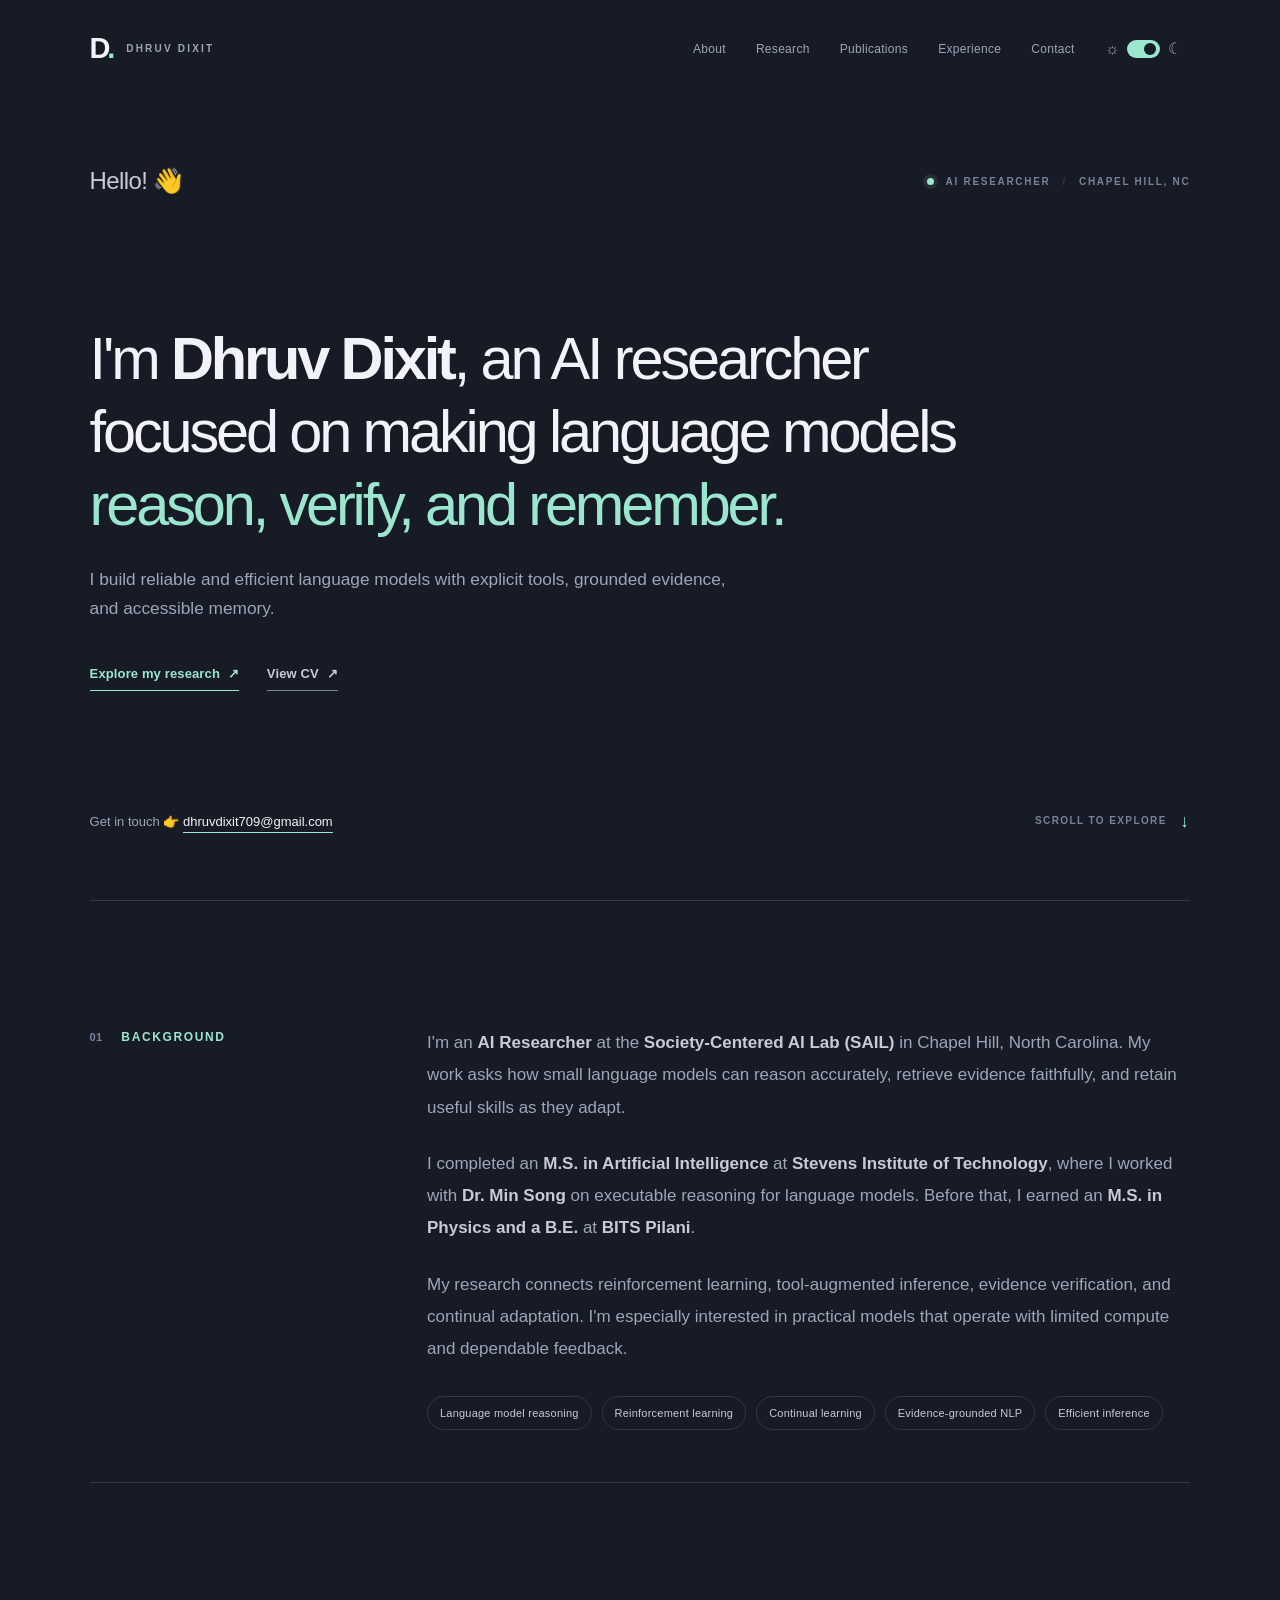
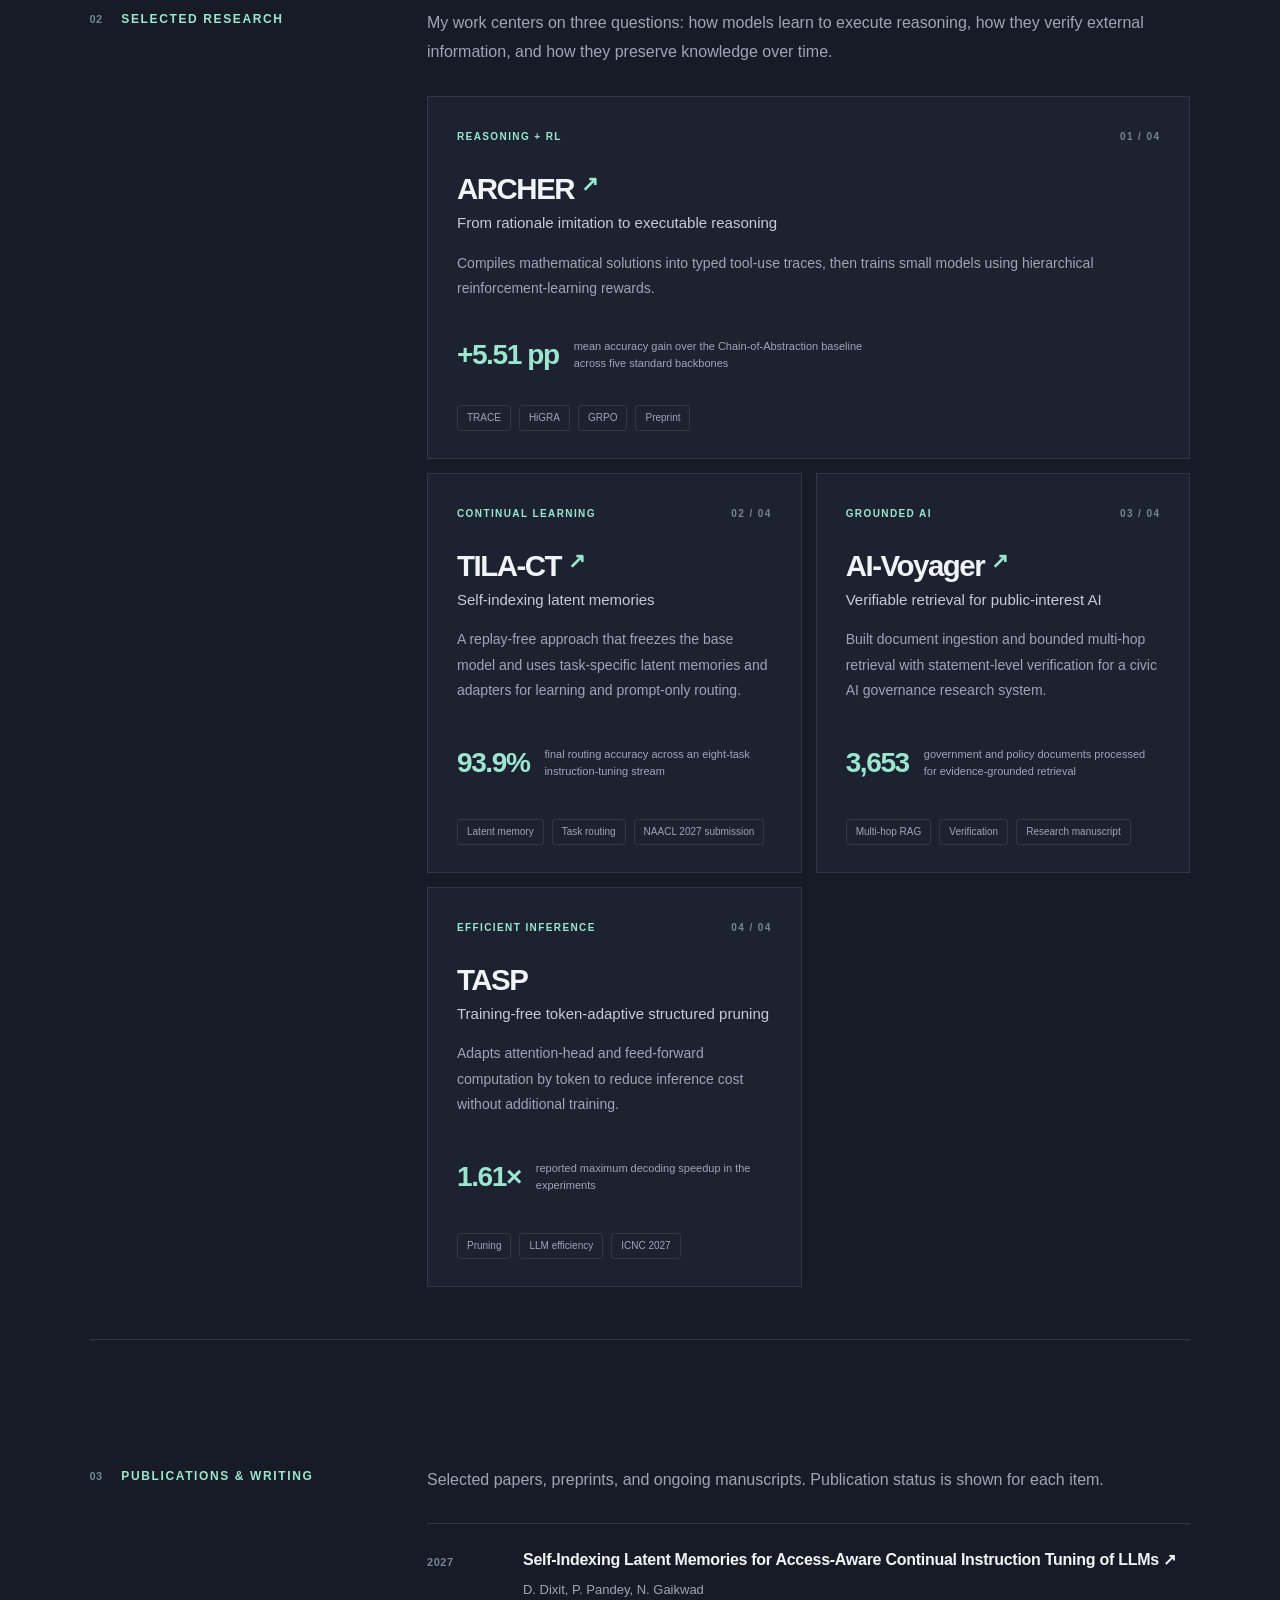
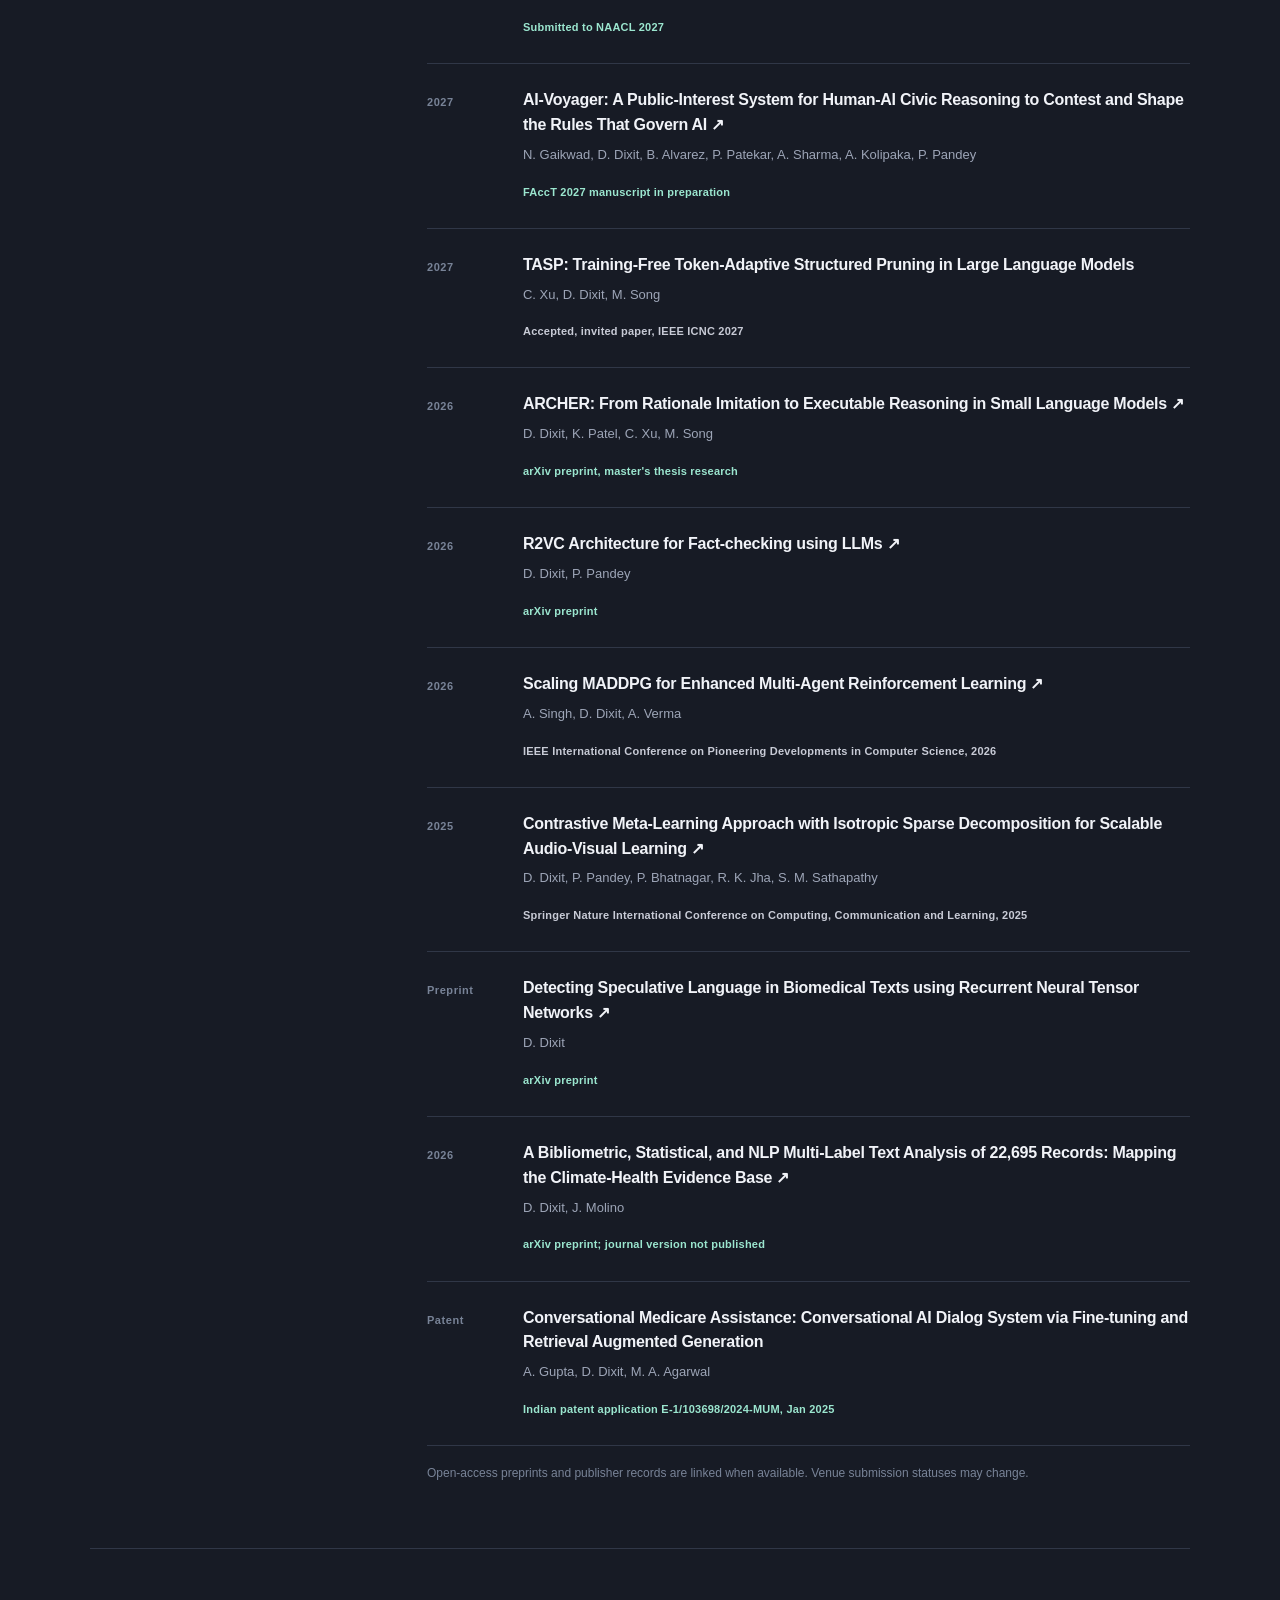
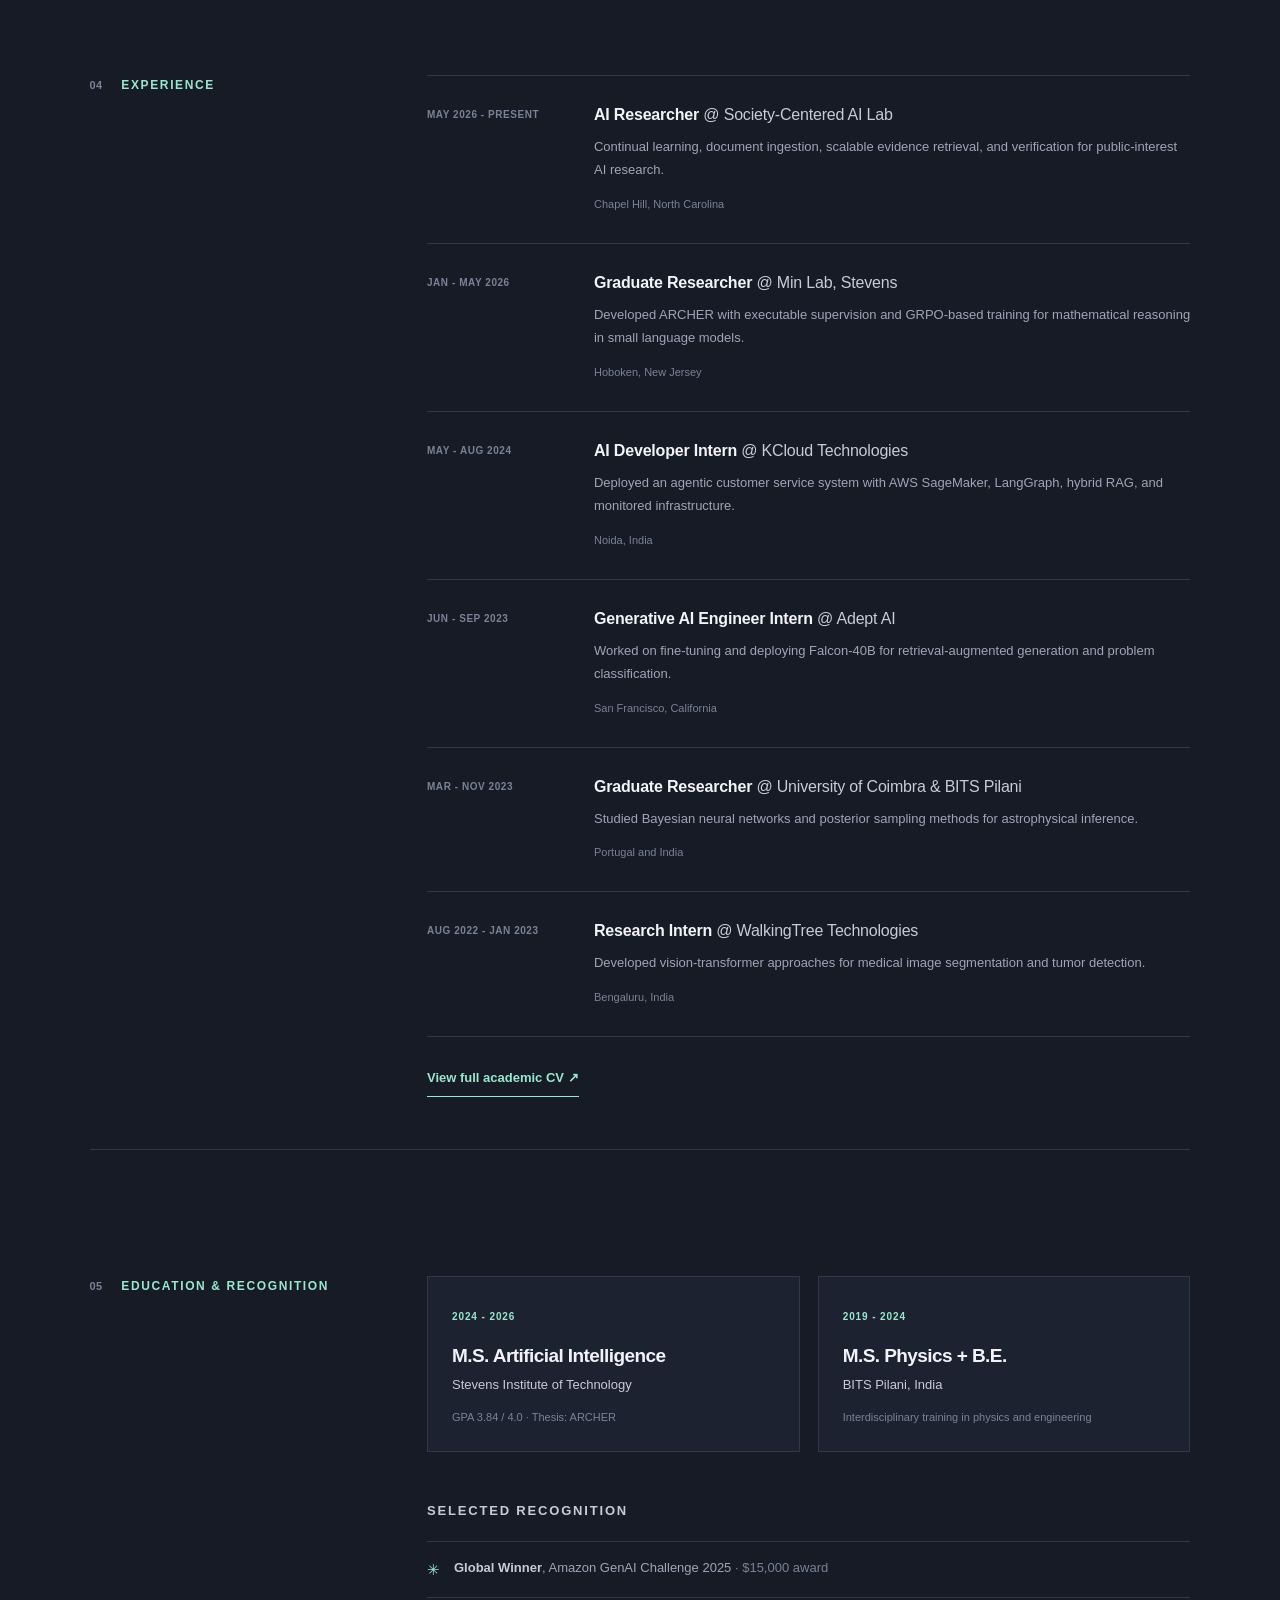
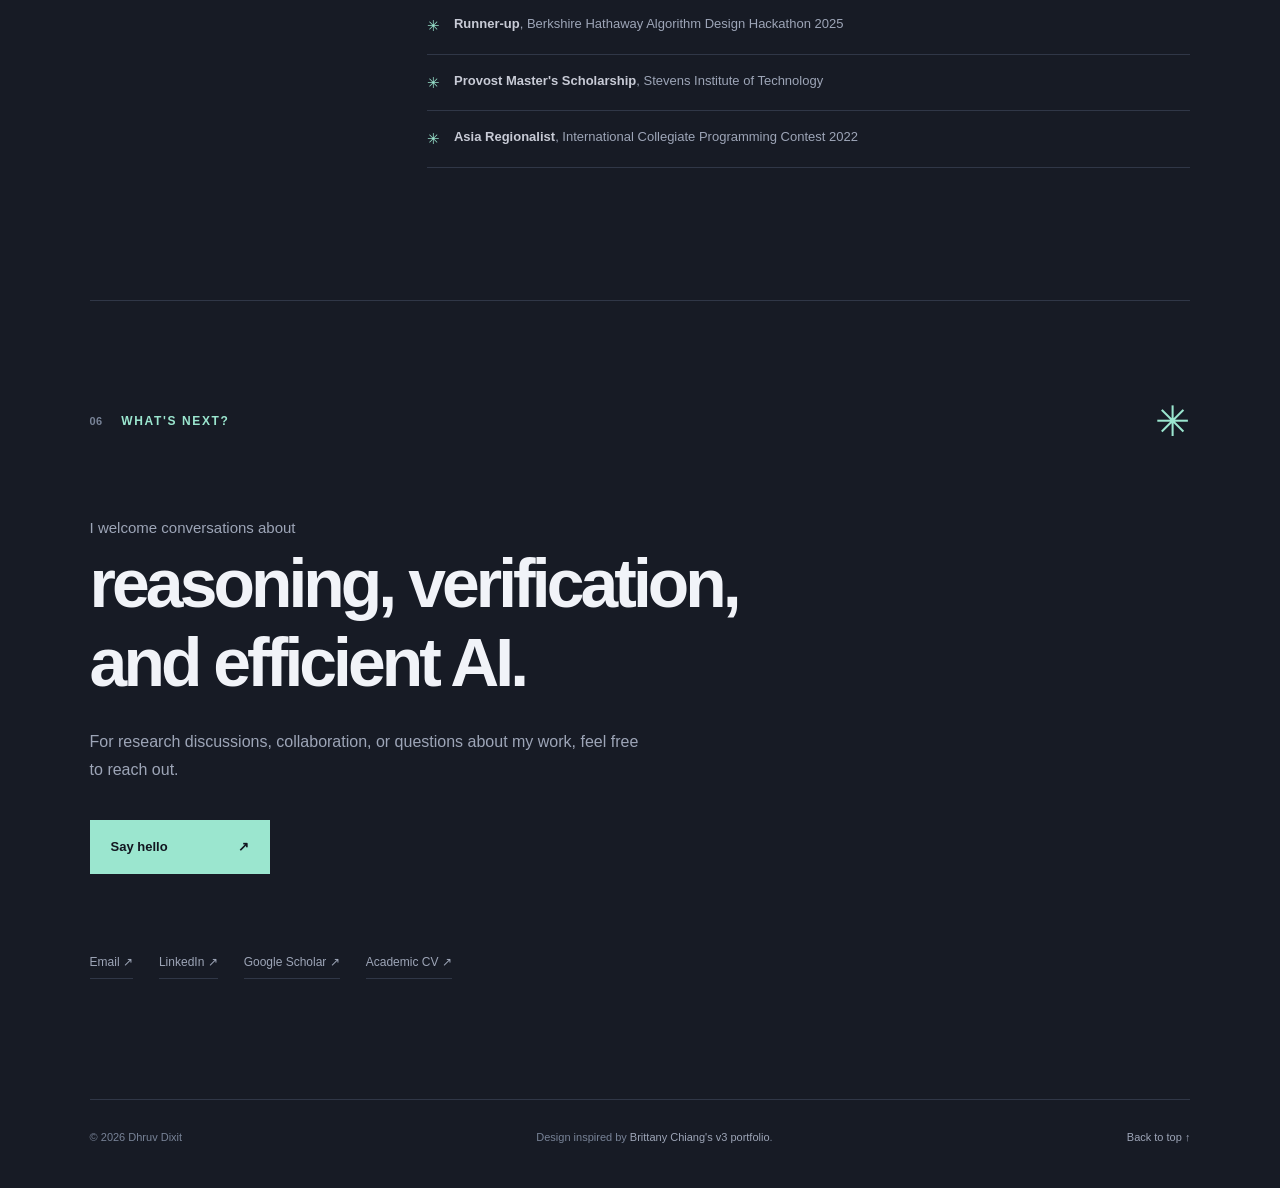
==== index.html @ 9adf03a1 "Launch personal website" ====
<!doctype html>

<html lang="en">
<head>
<meta charset="utf-8"/>
<meta content="width=device-width, initial-scale=1" name="viewport"/>
<meta content="dark light" name="color-scheme"/>
<meta content="#171a23" name="theme-color"/>
<meta content="Dhruv Dixit is an AI researcher at the Society-Centered AI Lab, working on reliable and efficient language models, executable reasoning, verification, and continual learning." name="description"/>
<meta content="website" property="og:type"/>
<meta content="Dhruv Dixit | AI Researcher" property="og:title"/>
<meta content="Research on reliable, efficient language models that can reason, verify, and remember." property="og:description"/>
<meta content="assets/og-cover.svg" property="og:image"/>
<title>Dhruv Dixit | AI Researcher</title>
<link href="assets/favicon.svg" rel="icon" type="image/svg+xml"/>
<link href="assets/styles.css" rel="stylesheet"/>
<script defer="" src="assets/site.js"></script>
<script type="application/ld+json">{"@context":"https://schema.org","@type":"Person","name":"Dhruv Dixit","jobTitle":"AI Researcher","email":"mailto:dhruvdixit709@gmail.com","affiliation":{"@type":"Organization","name":"Society-Centered AI Lab (SAIL), UNC Chapel Hill"},"alumniOf":[{"@type":"CollegeOrUniversity","name":"Stevens Institute of Technology"},{"@type":"CollegeOrUniversity","name":"BITS Pilani"}],"knowsAbout":["Large Language Models","Reinforcement Learning","Natural Language Processing","Continual Learning","Language Model Reasoning"],"sameAs":["https://www.linkedin.com/in/dhruvdixit7"]}</script>
</head>
<body>
<a class="skip-link" href="#main">Skip to content</a>
<div class="site-shell">
<header class="site-header" id="top">
<a aria-label="Dhruv Dixit, back to top" class="wordmark" href="#top"><span class="wordmark-mark">D<span class="accent">.</span></span><span class="wordmark-label">DHRUV DIXIT</span></a>
<nav aria-label="Main navigation" class="desktop-nav">
<a href="#about">About</a>
<a href="#research">Research</a>
<a href="#publications">Publications</a>
<a href="#experience">Experience</a>
<a href="#contact">Contact</a>
</nav>
<div class="header-actions">
<button aria-label="Switch to light theme" class="theme-toggle" id="theme-toggle" title="Toggle light / dark theme" type="button"><span aria-hidden="true" class="theme-icon">☼</span><span class="theme-toggle-track"><span class="theme-toggle-dot"></span></span><span aria-hidden="true" class="theme-icon moon">☾</span></button>
<button aria-controls="mobile-nav" aria-expanded="false" aria-label="Open navigation" class="menu-toggle" id="menu-toggle" type="button"><span></span><span></span><span></span></button>
</div>
</header>
<nav aria-label="Mobile navigation" class="mobile-nav" hidden="" id="mobile-nav">
<a href="#about">About</a><a href="#research">Research</a><a href="#publications">Publications</a><a href="#experience">Experience</a><a href="#contact">Contact</a>
</nav>
<main id="main">
<section aria-labelledby="intro-title" class="intro">
<div class="intro-upper">
<p class="eyebrow intro-hello">Hello! <span aria-hidden="true" class="wave">👋</span></p>
<div class="intro-indicator"><span class="indicator-dot"></span> AI RESEARCHER <span class="indicator-separator">/</span> CHAPEL HILL, NC</div>
</div>
<div class="intro-main">
<h1 id="intro-title">I'm <strong>Dhruv Dixit</strong>, an AI researcher focused on making language models <span class="text-accent">reason, verify, and remember.</span></h1>
<p class="intro-summary">I build reliable and efficient language models with explicit tools, grounded evidence, and accessible memory.</p>
<div class="hero-actions"><a class="action-link" href="#research">Explore my research <span aria-hidden="true">↗</span></a><a class="action-link secondary" href="assets/Dhruv_Dixit_Public_CV.pdf" rel="noopener noreferrer" target="_blank">View CV <span aria-hidden="true">↗</span></a></div>
</div>
<div class="intro-bottom"><span>Get in touch <span aria-hidden="true">👉</span> <a class="underline-link" href="mailto:dhruvdixit709@gmail.com">dhruvdixit709@gmail.com</a></span><a class="scroll-link" href="#about">SCROLL TO EXPLORE <span aria-hidden="true">↓</span></a></div>
</section>
<section aria-labelledby="about-heading" class="content-section" id="about">
<h2 class="section-label" id="about-heading"><span class="label-number">01</span> Background</h2>
<div class="section-body prose">
<p>I'm an <strong>AI Researcher</strong> at the <strong>Society-Centered AI Lab (SAIL)</strong> in Chapel Hill, North Carolina. My work asks how small language models can reason accurately, retrieve evidence faithfully, and retain useful skills as they adapt.</p>
<p>I completed an <strong>M.S. in Artificial Intelligence</strong> at <strong>Stevens Institute of Technology</strong>, where I worked with <strong>Dr. Min Song</strong> on executable reasoning for language models. Before that, I earned an <strong>M.S. in Physics and a B.E.</strong> at <strong>BITS Pilani</strong>.</p>
<p>My research connects reinforcement learning, tool-augmented inference, evidence verification, and continual adaptation. I'm especially interested in practical models that operate with limited compute and dependable feedback.</p>
<div aria-label="Research interests" class="research-topics"><span>Language model reasoning</span><span>Reinforcement learning</span><span>Continual learning</span><span>Evidence-grounded NLP</span><span>Efficient inference</span></div>
</div>
</section>
<section aria-labelledby="research-heading" class="content-section" id="research">
<h2 class="section-label" id="research-heading"><span class="label-number">02</span> Selected research</h2>
<div class="section-body">
<p class="section-intro">My work centers on three questions: how models learn to execute reasoning, how they verify external information, and how they preserve knowledge over time.</p>
<div class="project-grid">
<article class="project-card featured"><div class="project-topline"><span class="project-type">REASONING + RL</span><span class="project-index">01 / 04</span></div><h3><a href="https://arxiv.org/abs/2611.18494" rel="noopener noreferrer" target="_blank">ARCHER <span aria-hidden="true" class="project-arrow">↗</span></a></h3><p class="project-subtitle">From rationale imitation to executable reasoning</p><p>Compiles mathematical solutions into typed tool-use traces, then trains small models using hierarchical reinforcement-learning rewards.</p><div class="project-metric"><b>+5.51 pp</b><span>mean accuracy gain over the Chain-of-Abstraction baseline across five standard backbones</span></div><div class="project-foot"><span>TRACE</span><span>HiGRA</span><span>GRPO</span><span>Preprint</span></div></article>
<article class="project-card"><div class="project-topline"><span class="project-type">CONTINUAL LEARNING</span><span class="project-index">02 / 04</span></div><h3><a href="https://arxiv.org/abs/2611.11684" rel="noopener noreferrer" target="_blank">TILA-CT <span aria-hidden="true" class="project-arrow">↗</span></a></h3><p class="project-subtitle">Self-indexing latent memories</p><p>A replay-free approach that freezes the base model and uses task-specific latent memories and adapters for learning and prompt-only routing.</p><div class="project-metric"><b>93.9%</b><span>final routing accuracy across an eight-task instruction-tuning stream</span></div><div class="project-foot"><span>Latent memory</span><span>Task routing</span><span>NAACL 2027 submission</span></div></article>
<article class="project-card"><div class="project-topline"><span class="project-type">GROUNDED AI</span><span class="project-index">03 / 04</span></div><h3><a href="https://arxiv.org/abs/2611.17564" rel="noopener noreferrer" target="_blank">AI-Voyager <span aria-hidden="true" class="project-arrow">↗</span></a></h3><p class="project-subtitle">Verifiable retrieval for public-interest AI</p><p>Built document ingestion and bounded multi-hop retrieval with statement-level verification for a civic AI governance research system.</p><div class="project-metric"><b>3,653</b><span>government and policy documents processed for evidence-grounded retrieval</span></div><div class="project-foot"><span>Multi-hop RAG</span><span>Verification</span><span>Research manuscript</span></div></article>
<article class="project-card"><div class="project-topline"><span class="project-type">EFFICIENT INFERENCE</span><span class="project-index">04 / 04</span></div><h3>TASP </h3><p class="project-subtitle">Training-free token-adaptive structured pruning</p><p>Adapts attention-head and feed-forward computation by token to reduce inference cost without additional training.</p><div class="project-metric"><b>1.61×</b><span>reported maximum decoding speedup in the experiments</span></div><div class="project-foot"><span>Pruning</span><span>LLM efficiency</span><span>ICNC 2027</span></div></article>
</div>
</div>
</section>
<section aria-labelledby="pub-heading" class="content-section" id="publications">
<h2 class="section-label" id="pub-heading"><span class="label-number">03</span> Publications &amp; writing</h2>
<div class="section-body">
<p class="section-intro">Selected papers, preprints, and ongoing manuscripts. Publication status is shown for each item.</p>
<div class="publication-list">
<article class="pub-item"><div class="pub-year">2027</div><div><h3><a href="https://arxiv.org/abs/2611.11684" rel="noopener noreferrer" target="_blank">Self-Indexing Latent Memories for Access-Aware Continual Instruction Tuning of LLMs ↗</a></h3><p>D. Dixit, P. Pandey, N. Gaikwad</p><span class="pub-status">Submitted to NAACL 2027</span></div></article>
<article class="pub-item"><div class="pub-year">2027</div><div><h3><a href="https://arxiv.org/abs/2611.17564" rel="noopener noreferrer" target="_blank">AI-Voyager: A Public-Interest System for Human-AI Civic Reasoning to Contest and Shape the Rules That Govern AI ↗</a></h3><p>N. Gaikwad, D. Dixit, B. Alvarez, P. Patekar, A. Sharma, A. Kolipaka, P. Pandey</p><span class="pub-status">FAccT 2027 manuscript in preparation</span></div></article>
<article class="pub-item"><div class="pub-year">2027</div><div><h3>TASP: Training-Free Token-Adaptive Structured Pruning in Large Language Models</h3><p>C. Xu, D. Dixit, M. Song</p><span class="pub-status accepted">Accepted, invited paper, IEEE ICNC 2027</span></div></article>
<article class="pub-item"><div class="pub-year">2026</div><div><h3><a href="https://arxiv.org/abs/2611.18494" rel="noopener noreferrer" target="_blank">ARCHER: From Rationale Imitation to Executable Reasoning in Small Language Models ↗</a></h3><p>D. Dixit, K. Patel, C. Xu, M. Song</p><span class="pub-status">arXiv preprint, master's thesis research</span></div></article>
<article class="pub-item"><div class="pub-year">2026</div><div><h3><a href="https://arxiv.org/abs/2609.11955" rel="noopener noreferrer" target="_blank">R2VC Architecture for Fact-checking using LLMs ↗</a></h3><p>D. Dixit, P. Pandey</p><span class="pub-status">arXiv preprint</span></div></article>
<article class="pub-item"><div class="pub-year">2026</div><div><h3><a href="https://ieeexplore.ieee.org/document/11383636" rel="noopener noreferrer" target="_blank">Scaling MADDPG for Enhanced Multi-Agent Reinforcement Learning ↗</a></h3><p>A. Singh, D. Dixit, A. Verma</p><span class="pub-status accepted">IEEE International Conference on Pioneering Developments in Computer Science, 2026</span></div></article>
<article class="pub-item"><div class="pub-year">2025</div><div><h3><a href="https://link.springer.com/chapter/10.1007/978-3-031-79041-6_21" rel="noopener noreferrer" target="_blank">Contrastive Meta-Learning Approach with Isotropic Sparse Decomposition for Scalable Audio-Visual Learning ↗</a></h3><p>D. Dixit, P. Pandey, P. Bhatnagar, R. K. Jha, S. M. Sathapathy</p><span class="pub-status accepted">Springer Nature International Conference on Computing, Communication and Learning, 2025</span></div></article>
<article class="pub-item"><div class="pub-year">Preprint</div><div><h3><a href="https://arxiv.org/abs/2606.10471" rel="noopener noreferrer" target="_blank">Detecting Speculative Language in Biomedical Texts using Recurrent Neural Tensor Networks ↗</a></h3><p>D. Dixit</p><span class="pub-status">arXiv preprint</span></div></article>
<article class="pub-item"><div class="pub-year">2026</div><div><h3><a href="https://arxiv.org/abs/2608.09985" rel="noopener noreferrer" target="_blank">A Bibliometric, Statistical, and NLP Multi-Label Text Analysis of 22,695 Records: Mapping the Climate-Health Evidence Base ↗</a></h3><p>D. Dixit, J. Molino</p><span class="pub-status">arXiv preprint; journal version not published</span></div></article><article class="pub-item"><div class="pub-year">Patent</div><div><h3>Conversational Medicare Assistance: Conversational AI Dialog System via Fine-tuning and Retrieval Augmented Generation</h3><p>A. Gupta, D. Dixit, M. A. Agarwal</p><span class="pub-status">Indian patent application E-1/103698/2024-MUM, Jan 2025</span></div></article>
</div>
<p class="small-note">Open-access preprints and publisher records are linked when available. Venue submission statuses may change.</p>
</div>
</section>
<section aria-labelledby="exp-heading" class="content-section" id="experience"><h2 class="section-label" id="exp-heading"><span class="label-number">04</span> Experience</h2><div class="section-body">
<div class="experience-list">
<article class="experience-item"><div class="exp-time">MAY 2026  -  PRESENT</div><div><h3>AI Researcher <span class="dim">@ Society-Centered AI Lab</span></h3><p>Continual learning, document ingestion, scalable evidence retrieval, and verification for public-interest AI research.</p><span class="exp-place">Chapel Hill, North Carolina</span></div></article>
<article class="experience-item"><div class="exp-time">JAN  -  MAY 2026</div><div><h3>Graduate Researcher <span class="dim">@ Min Lab, Stevens</span></h3><p>Developed ARCHER with executable supervision and GRPO-based training for mathematical reasoning in small language models.</p><span class="exp-place">Hoboken, New Jersey</span></div></article>
<article class="experience-item"><div class="exp-time">MAY  -  AUG 2024</div><div><h3>AI Developer Intern <span class="dim">@ KCloud Technologies</span></h3><p>Deployed an agentic customer service system with AWS SageMaker, LangGraph, hybrid RAG, and monitored infrastructure.</p><span class="exp-place">Noida, India</span></div></article>
<article class="experience-item"><div class="exp-time">JUN  -  SEP 2023</div><div><h3>Generative AI Engineer Intern <span class="dim">@ Adept AI</span></h3><p>Worked on fine-tuning and deploying Falcon-40B for retrieval-augmented generation and problem classification.</p><span class="exp-place">San Francisco, California</span></div></article>
<article class="experience-item"><div class="exp-time">MAR  -  NOV 2023</div><div><h3>Graduate Researcher <span class="dim">@ University of Coimbra &amp; BITS Pilani</span></h3><p>Studied Bayesian neural networks and posterior sampling methods for astrophysical inference.</p><span class="exp-place">Portugal and India</span></div></article>
<article class="experience-item"><div class="exp-time">AUG 2022  -  JAN 2023</div><div><h3>Research Intern <span class="dim">@ WalkingTree Technologies</span></h3><p>Developed vision-transformer approaches for medical image segmentation and tumor detection.</p><span class="exp-place">Bengaluru, India</span></div></article>
</div>
<a class="inline-cta" href="assets/Dhruv_Dixit_Public_CV.pdf" rel="noopener noreferrer" target="_blank">View full academic CV <span aria-hidden="true">↗</span></a>
</div></section>
<section aria-labelledby="edu-heading" class="content-section" id="education"><h2 class="section-label" id="edu-heading"><span class="label-number">05</span> Education &amp; recognition</h2><div class="section-body">
<div class="education-grid"><div class="education-item"><span class="item-overline">2024  -  2026</span><h3>M.S. Artificial Intelligence</h3><p>Stevens Institute of Technology</p><span class="edu-detail">GPA 3.84 / 4.0 · Thesis: ARCHER</span></div><div class="education-item"><span class="item-overline">2019  -  2024</span><h3>M.S. Physics + B.E.</h3><p>BITS Pilani, India</p><span class="edu-detail">Interdisciplinary training in physics and engineering</span></div></div>
<h3 class="small-heading">Selected recognition</h3><ul class="awards"><li><span class="award-symbol">✳</span><div><strong>Global Winner</strong>, Amazon GenAI Challenge 2025 <span class="award-prize">· $15,000 award</span></div></li><li><span class="award-symbol">✳</span><div><strong>Runner-up</strong>, Berkshire Hathaway Algorithm Design Hackathon 2025</div></li><li><span class="award-symbol">✳</span><div><strong>Provost Master's Scholarship</strong>, Stevens Institute of Technology</div></li><li><span class="award-symbol">✳</span><div><strong>Asia Regionalist</strong>, International Collegiate Programming Contest 2022</div></li></ul>
</div></section>
<section aria-labelledby="contact-heading" class="contact-section" id="contact"><div class="contact-topline"><span class="section-label"><span class="label-number">06</span> What's next?</span><span aria-hidden="true" class="contact-asterisk">✳</span></div><p class="contact-kicker">I welcome conversations about</p><h2 id="contact-heading">reasoning, verification,<br/>and efficient AI.</h2><p>For research discussions, collaboration, or questions about my work, feel free to reach out.</p><a class="contact-button" href="mailto:dhruvdixit709@gmail.com">Say hello <span aria-hidden="true">↗</span></a><div class="contact-links"><a href="mailto:dhruvdixit709@gmail.com">Email ↗</a><a href="https://www.linkedin.com/in/dhruvdixit7" rel="noopener noreferrer" target="_blank">LinkedIn ↗</a><a href="https://scholar.google.com/citations?user=IcXzS2gAAAAJ&amp;hl=en" rel="noopener noreferrer" target="_blank">Google Scholar ↗</a><a href="assets/Dhruv_Dixit_Public_CV.pdf" rel="noopener noreferrer" target="_blank">Academic CV ↗</a></div></section>
</main>
<footer class="site-footer"><span>© <span id="copyright-year">2026</span> Dhruv Dixit</span><span>Design inspired by <a href="https://github.com/bchiang7/bchiang7.github.io" rel="noopener noreferrer" target="_blank">Brittany Chiang's v3 portfolio</a>.</span><a class="top-link" href="#top">Back to top ↑</a></footer>
</div>
</body>
</html>
---- assets/styles.css ----
/* Dhruv Dixit personal site. Visual inspiration: Brittany Chiang's v3 Jekyll portfolio. */
:root{color-scheme:dark;--bg:#171b25;--bg-deep:#121620;--surface:#1d2230;--surface-hover:#252c3c;--border:#303747;--ink:#f1f3f8;--ink-soft:#c8cbd6;--muted:#9da5b7;--subtle:#788397;--accent:#9be6cf;--accent-deep:#65c7aa;--accent-rgb:155,230,207;--shadow:0 24px 55px rgba(0,0,0,.17)}
html[data-theme="light"]{color-scheme:light;--bg:#f8f9f9;--bg-deep:#eff2f0;--surface:#fff;--surface-hover:#f0f5f1;--border:#dbe2df;--ink:#202d31;--ink-soft:#38494e;--muted:#63787d;--subtle:#7d9295;--accent:#176e60;--accent-deep:#147667;--accent-rgb:23,110,96;--shadow:0 22px 50px rgba(41,77,69,.07)}
*{box-sizing:border-box}html{scroll-behavior:smooth;scroll-padding-top:90px}body{margin:0;min-width:320px;background:var(--bg);color:var(--ink);font-family:Inter,"Avenir Next",Avenir,"Segoe UI",Arial,sans-serif;font-size:16px;line-height:1.7;-webkit-font-smoothing:antialiased;transition:background-color .25s,color .25s}::selection{background:rgba(var(--accent-rgb),.24)}a{color:inherit;text-decoration:none}button{font:inherit}a:focus-visible,button:focus-visible{outline:3px solid var(--accent);outline-offset:5px}section{scroll-margin-top:90px}.site-shell{max-width:1500px;margin:0 auto;padding:0 clamp(26px,7vw,108px)}.skip-link{position:fixed;z-index:100;left:18px;top:-80px;padding:9px 14px;background:var(--accent);color:var(--bg-deep);font-weight:700}.skip-link:focus{top:16px}.site-header{position:relative;z-index:10;height:98px;display:flex;align-items:center;justify-content:space-between;gap:22px}.wordmark{display:inline-flex;align-items:center;gap:14px;flex-shrink:0}.wordmark-mark{font-weight:800;font-size:29px;letter-spacing:-.11em}.accent,.text-accent{color:var(--accent)}.wordmark-label{font-weight:750;font-size:10px;letter-spacing:.22em;color:var(--muted)}.desktop-nav{margin-left:auto;display:flex;align-items:center;gap:clamp(15px,2.35vw,32px)}.desktop-nav a{font-size:12px;letter-spacing:.025em;color:var(--muted);transition:color .2s}.desktop-nav a:hover,.mobile-nav a:hover,.underline-link:hover{color:var(--accent)}.header-actions{display:flex;align-items:center;gap:16px}.theme-toggle{border:0;background:transparent;color:var(--muted);display:flex;align-items:center;gap:8px;cursor:pointer;padding:8px}.theme-icon{font-size:16px;line-height:1}.theme-toggle-track{width:33px;height:18px;background:var(--accent);border-radius:12px;position:relative;display:block}.theme-toggle-dot{display:block;position:absolute;left:17px;top:3px;width:12px;height:12px;border-radius:50%;background:var(--bg);transition:left .25s}html[data-theme="light"] .theme-toggle-dot{left:4px}.menu-toggle{display:none;border:0;background:transparent;cursor:pointer;padding:6px}.menu-toggle span{display:block;width:21px;height:2px;margin:5px;background:var(--ink)}.mobile-nav{display:none}.intro{min-height:min(810px,calc(100svh - 98px));display:flex;flex-direction:column;justify-content:space-between;padding-top:clamp(42px,7vh,80px);padding-bottom:clamp(48px,7vh,80px)}.intro-upper,.intro-bottom{display:flex;justify-content:space-between;align-items:center;gap:30px}.intro-hello{font-size:clamp(19px,2.1vw,24px);margin:0;color:var(--ink-soft);font-weight:400;letter-spacing:-.025em}.wave{display:inline-block;transform-origin:75% 75%;animation:wave 2.4s ease-in-out 1s 2}@keyframes wave{0%,50%,100%{transform:rotate(0)}12%,35%{transform:rotate(16deg)}25%,43%{transform:rotate(-8deg)}}.intro-indicator{color:var(--subtle);font-size:10px;font-weight:700;letter-spacing:.17em;display:flex;align-items:center;gap:12px}.indicator-dot{width:7px;height:7px;background:var(--accent);border-radius:50%;box-shadow:0 0 0 4px rgba(var(--accent-rgb),.09)}.indicator-separator{color:var(--border)}.intro-main{padding:80px 0 75px;max-width:920px}.intro h1{font-size:clamp(37px,4.65vw,73px);font-weight:420;line-height:1.23;letter-spacing:-.053em;margin:0 0 24px}.intro h1 strong{font-weight:750}.intro-summary{color:var(--muted);font-size:clamp(16px,1.35vw,19px);line-height:1.68;max-width:660px;margin:0}.hero-actions{display:flex;gap:28px;flex-wrap:wrap;margin-top:35px}.action-link{border-bottom:1px solid var(--accent);color:var(--accent);padding:5px 0;font-size:13px;font-weight:700;letter-spacing:.01em}.action-link span{margin-left:4px}.action-link.secondary{border-color:var(--subtle);color:var(--ink-soft)}.action-link:hover span,.inline-cta:hover span{display:inline-block;transform:translate(2px,-2px)}.intro-bottom{font-size:13px;color:var(--muted)}.underline-link{color:var(--ink);border-bottom:1px solid var(--accent);padding-bottom:3px;transition:color .2s}.scroll-link{font-size:10px;letter-spacing:.14em;font-weight:700;color:var(--subtle);white-space:nowrap}.scroll-link span{font-size:18px;margin-left:9px;color:var(--accent);vertical-align:middle}.content-section{display:grid;grid-template-columns:minmax(190px,26%) minmax(0,1fr);gap:clamp(36px,4vw,86px);padding:126px 0 52px;border-top:1px solid var(--border)}.section-label{text-transform:uppercase;color:var(--accent);font-size:12px;font-weight:800;letter-spacing:.135em;line-height:1.8;margin:0}.label-number{display:inline-block;color:var(--subtle);margin-right:14px;font-size:11px;letter-spacing:.025em}.section-body{max-width:900px;min-width:0}.prose p{max-width:780px;margin:0 0 24px;font-size:17px;line-height:1.9;color:var(--muted)}.prose strong{font-weight:680;color:var(--ink-soft)}.research-topics{display:flex;gap:10px;flex-wrap:wrap;margin:30px 0 0}.research-topics span{font-size:11px;line-height:1.5;letter-spacing:.02em;border:1px solid var(--border);color:var(--ink-soft);border-radius:999px;padding:8px 12px}.section-intro{margin:0 0 29px;font-size:16px;line-height:1.8;color:var(--muted);max-width:735px}.project-grid{display:grid;grid-template-columns:repeat(2,minmax(0,1fr));gap:14px}.project-card{background:var(--surface);border:1px solid var(--border);padding:31px 29px 27px;display:flex;flex-direction:column;min-height:400px;transition:border-color .2s,background-color .2s,transform .2s}.project-card:hover{transform:translateY(-3px);border-color:var(--accent);background:var(--surface-hover)}.project-card.featured{grid-column:span 2;min-height:325px}.project-topline{display:flex;justify-content:space-between;gap:15px;align-items:center}.project-type,.project-index{color:var(--accent);font-size:10px;font-weight:800;letter-spacing:.14em}.project-index{color:var(--subtle)}.project-card h3{font-size:clamp(25px,2.3vw,36px);line-height:1.2;letter-spacing:-.05em;font-weight:730;margin:26px 0 4px}.project-arrow{color:var(--accent);font-size:21px;vertical-align:top}.project-subtitle{margin:0 0 15px!important;color:var(--ink-soft)!important;font-size:15px!important}.project-card>p:not(.project-subtitle){font-size:14px;line-height:1.8;margin:0 0 25px;color:var(--muted)}.project-metric{margin:auto 0 26px;padding-top:5px;display:flex;align-items:center;gap:15px}.project-metric b{font-size:28px;letter-spacing:-.05em;color:var(--accent);white-space:nowrap}.project-metric span{color:var(--muted);font-size:11px;line-height:1.55;max-width:300px}.project-foot{display:flex;gap:8px;flex-wrap:wrap;margin-top:auto}.project-foot span{border:1px solid var(--border);color:var(--muted);font-size:10px;padding:5px 9px;line-height:1.4;border-radius:3px}.publication-list{border-top:1px solid var(--border)}.pub-item{display:grid;grid-template-columns:76px minmax(0,1fr);gap:20px;padding:24px 0;border-bottom:1px solid var(--border)}.pub-year{color:var(--subtle);font-size:11px;letter-spacing:.05em;font-weight:700;margin-top:5px}.pub-item h3{margin:0;font-size:16px;font-weight:650;line-height:1.55;letter-spacing:-.017em}.pub-item p{color:var(--muted);font-size:13px;margin:7px 0 11px;line-height:1.6}.pub-status{display:inline-block;color:var(--accent);font-size:11px;font-weight:650;letter-spacing:.02em}.pub-status.accepted{color:var(--ink-soft)}.small-note{font-size:12px;color:var(--subtle);margin-top:18px;line-height:1.65}.experience-list{border-top:1px solid var(--border)}.experience-item{display:grid;grid-template-columns:145px minmax(0,1fr);gap:22px;border-bottom:1px solid var(--border);padding:27px 0}.exp-time{font-weight:740;color:var(--subtle);font-size:10px;letter-spacing:.055em;line-height:1.6;padding-top:4px}.experience-item h3{font-size:16px;line-height:1.5;letter-spacing:-.012em;margin:0}.dim{color:var(--ink-soft);font-weight:500}.experience-item p{font-size:13px;color:var(--muted);line-height:1.8;margin:8px 0 7px}.exp-place{font-size:11px;color:var(--subtle)}.inline-cta{display:inline-block;font-weight:700;color:var(--accent);font-size:13px;margin-top:30px;border-bottom:1px solid var(--accent);padding-bottom:7px}.education-grid{display:grid;grid-template-columns:1fr 1fr;gap:18px}.education-item{border:1px solid var(--border);padding:24px;background:var(--surface)}.item-overline{font-size:10px;color:var(--accent);letter-spacing:.09em;font-weight:700}.education-item h3{font-size:19px;letter-spacing:-.03em;margin:15px 0 4px;line-height:1.4}.education-item p{color:var(--ink-soft);margin:0;font-size:13px}.edu-detail{display:block;font-size:11px;color:var(--subtle);margin-top:13px;line-height:1.6}.small-heading{font-size:13px;text-transform:uppercase;letter-spacing:.14em;color:var(--ink-soft);margin:48px 0 19px}.awards{list-style:none;margin:0;padding:0}.awards li{display:flex;align-items:flex-start;gap:14px;border-top:1px solid var(--border);padding:15px 0;font-size:13px;line-height:1.7;color:var(--muted)}.awards li:last-child{border-bottom:1px solid var(--border)}.awards strong{font-weight:700;color:var(--ink-soft)}.award-symbol{color:var(--accent);font-size:15px}.award-prize{color:var(--subtle)}.contact-section{border-top:1px solid var(--border);margin-top:80px;padding:100px 0 120px}.contact-topline{display:flex;align-items:center;justify-content:space-between}.contact-asterisk{font-size:42px;line-height:1;color:var(--accent)}.contact-kicker{color:var(--muted);font-size:15px;margin:72px 0 5px}.contact-section h2{font-size:clamp(38px,5.3vw,76px);line-height:1.16;letter-spacing:-.058em;font-weight:650;margin:0;max-width:920px}.contact-section>p:not(.contact-kicker){font-size:16px;line-height:1.8;color:var(--muted);max-width:550px;margin:25px 0 35px}.contact-button{display:inline-flex;align-items:center;justify-content:space-between;min-width:180px;background:var(--accent);color:var(--bg-deep);padding:15px 20px;font-size:13px;font-weight:800;border:1px solid var(--accent);transition:transform .2s,background .2s}.contact-button:hover{transform:translateY(-2px);background:var(--accent-deep)}.contact-links{margin-top:78px;display:flex;gap:26px;flex-wrap:wrap}.contact-links a{font-size:12px;color:var(--muted);border-bottom:1px solid var(--border);padding-bottom:5px}.contact-links a:hover{color:var(--accent);border-color:var(--accent)}.site-footer{display:flex;align-items:center;justify-content:space-between;gap:24px;flex-wrap:wrap;border-top:1px solid var(--border);font-size:11px;color:var(--subtle);padding:28px 0 42px}.site-footer a{color:var(--muted)}.site-footer a:hover{color:var(--accent)}.top-link{white-space:nowrap}@media(max-width:1040px){.desktop-nav{gap:15px}.content-section{grid-template-columns:minmax(140px,23%) minmax(0,1fr);gap:34px}.project-card{padding:24px}.intro h1{font-size:clamp(37px,5.1vw,60px)}}@media(max-width:760px){.site-shell{padding:0 26px}.site-header{height:77px}.wordmark-label{display:none}.desktop-nav{display:none}.menu-toggle{display:block}.mobile-nav:not([hidden]){display:flex;position:absolute;left:26px;right:26px;top:72px;z-index:20;background:var(--surface);border:1px solid var(--border);box-shadow:var(--shadow);padding:15px 20px;flex-direction:column}.mobile-nav a{padding:10px 2px;color:var(--ink-soft);font-size:14px}.intro{min-height:min(780px,calc(100svh - 77px));padding:36px 0 45px}.intro-indicator{display:none}.intro-main{padding:90px 0}.intro h1{font-size:clamp(38px,7.4vw,58px)}.intro-bottom{align-items:flex-start;flex-direction:column;gap:18px}.content-section{grid-template-columns:1fr;gap:24px;padding:85px 0 28px}.section-label{font-size:11px}.prose p{font-size:16px}.contact-section{padding:78px 0 90px}.contact-kicker{margin-top:50px}.site-footer{justify-content:flex-start;gap:10px 23px}.site-footer span:nth-child(2){width:100%}}@media(max-width:540px){.project-grid{grid-template-columns:1fr}.project-card,.project-card.featured{grid-column:auto;min-height:365px}.project-card.featured{min-height:365px}.project-metric{flex-direction:column;align-items:flex-start;gap:2px}.pub-item{grid-template-columns:1fr;gap:6px}.experience-item{grid-template-columns:1fr;gap:7px}.education-grid{grid-template-columns:1fr}.intro h1{font-size:clamp(36px,9.4vw,48px)}.intro-main{padding:78px 0}.intro-summary{font-size:15px}.scroll-link{display:none}.hero-actions{gap:19px}.intro-bottom{font-size:12px}.contact-section h2{font-size:clamp(35px,9vw,52px)}.contact-links{margin-top:55px}}@media(prefers-reduced-motion:reduce){html{scroll-behavior:auto}*,*::before,*::after{animation-duration:.01ms!important;transition-duration:.01ms!important}}

.project-card h3 a:hover,.pub-item h3 a:hover{color:var(--accent)}.pub-item h3 a{transition:color .2s}.project-card h3 a{transition:color .2s}
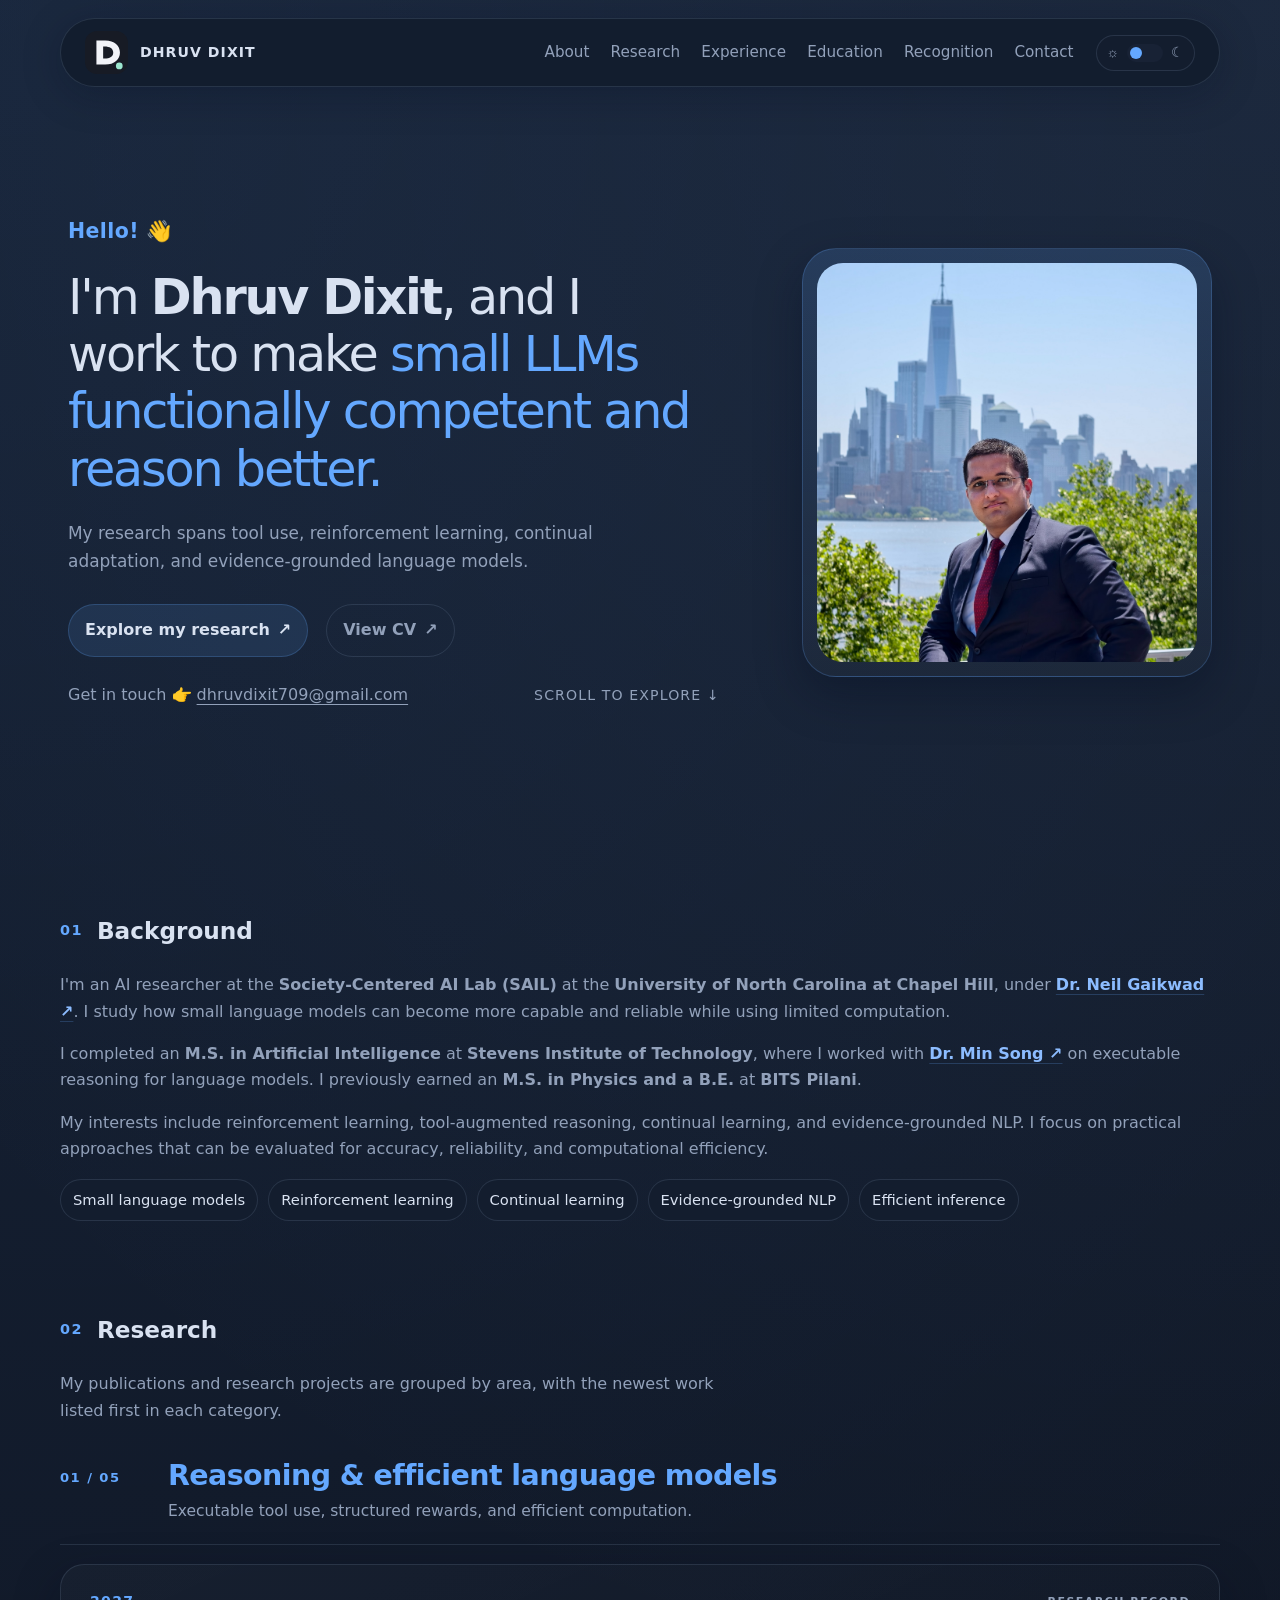
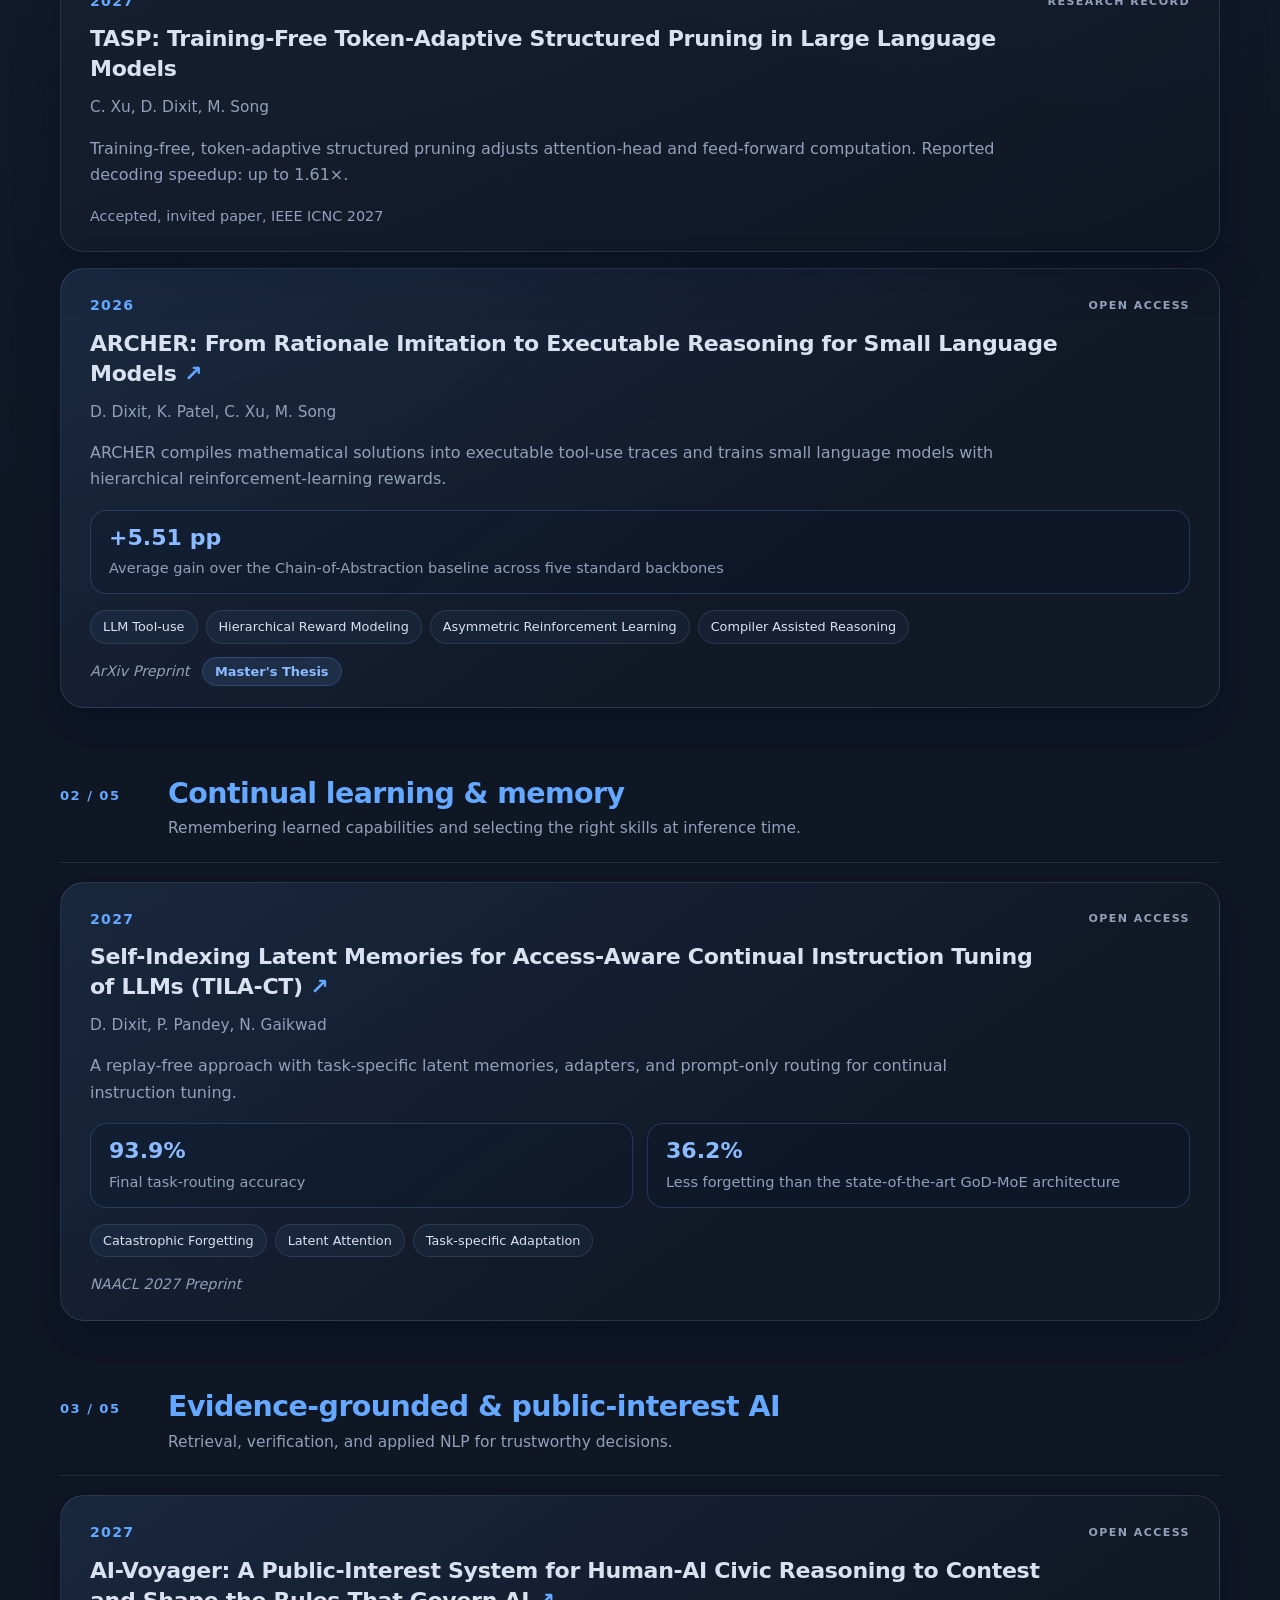
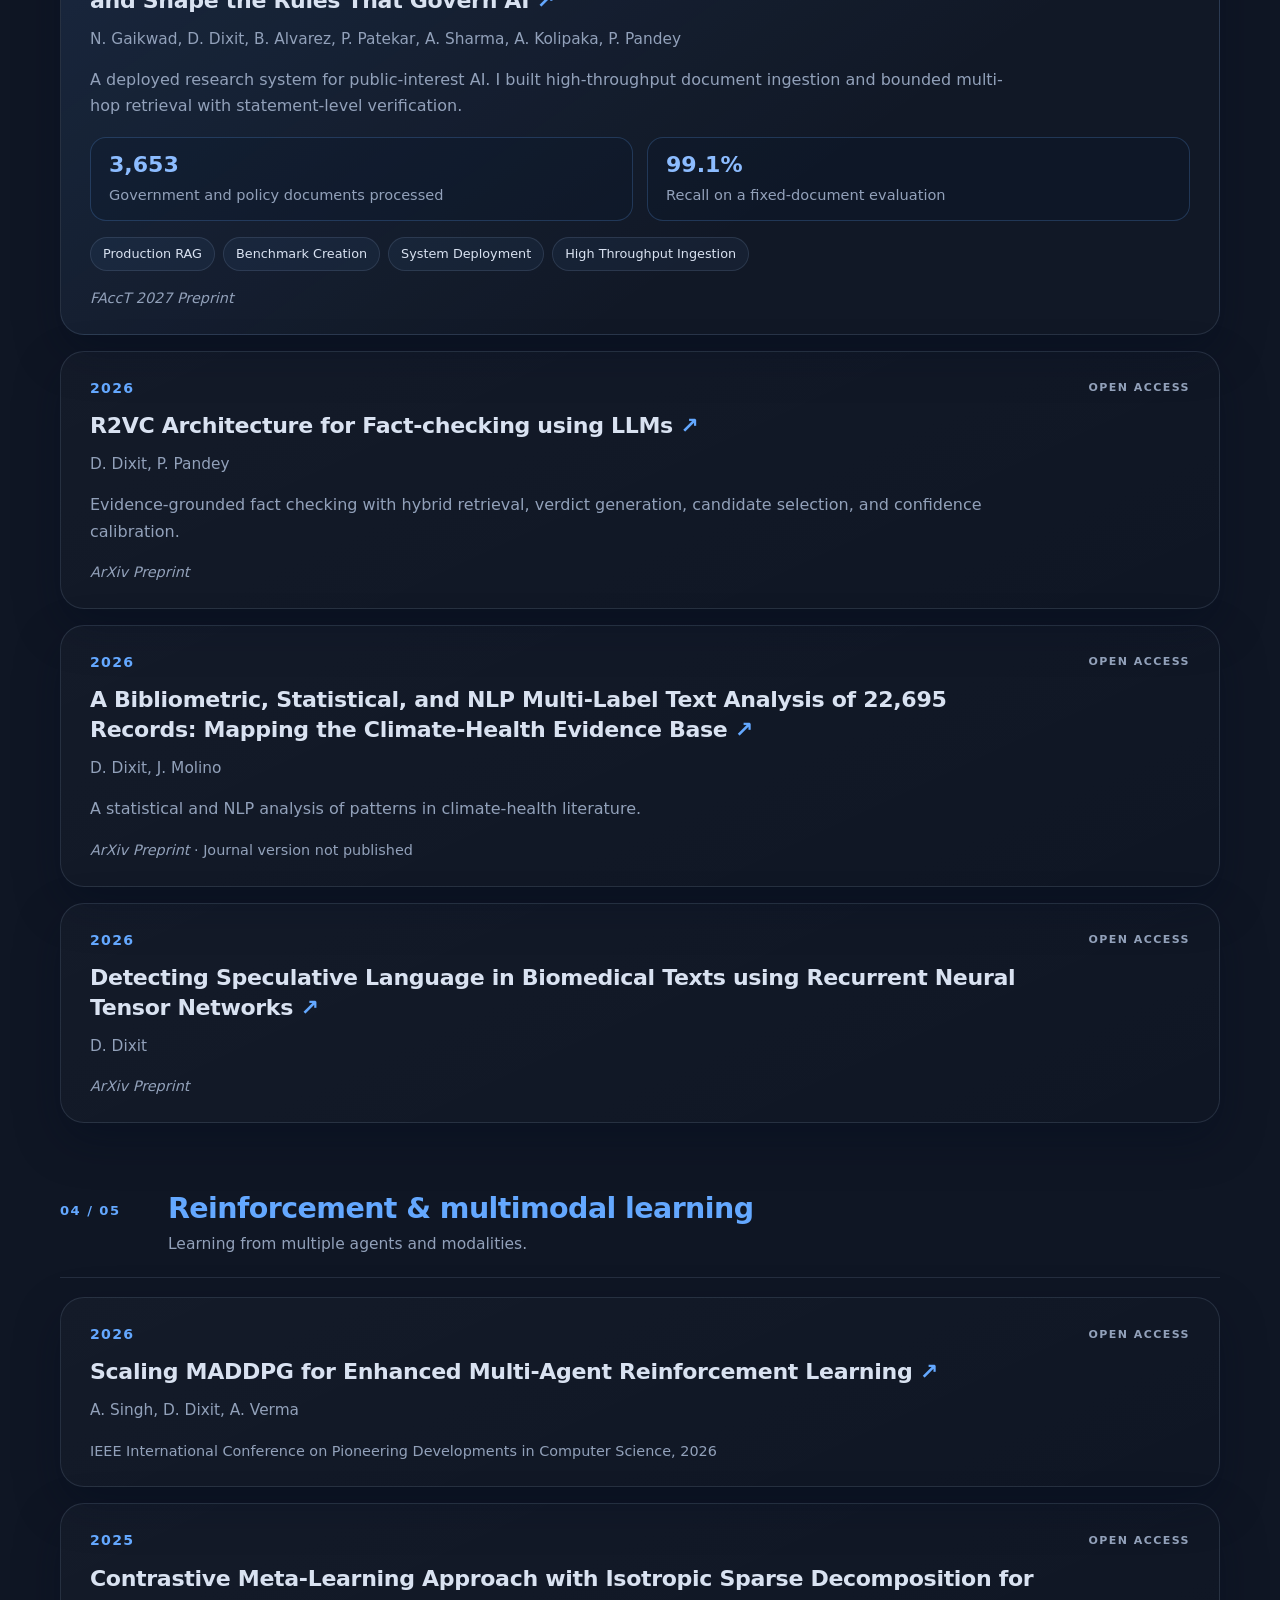
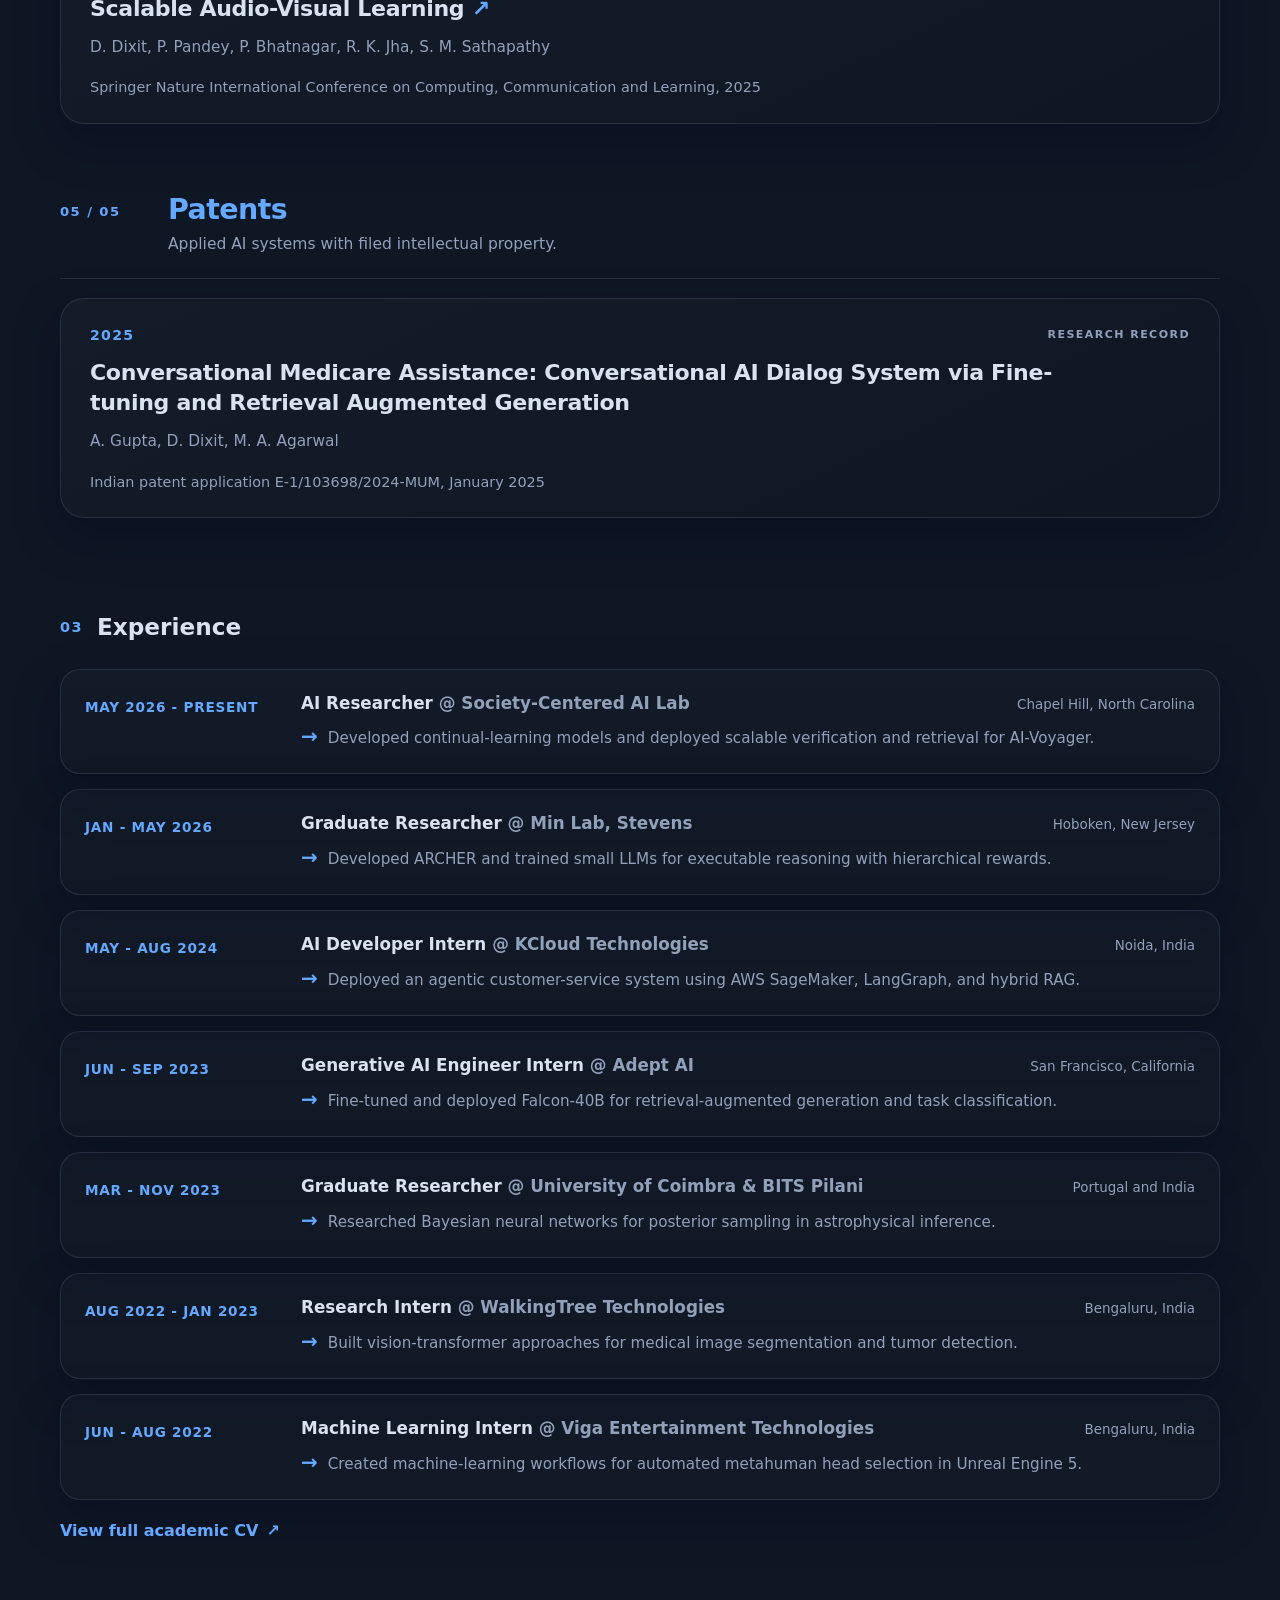
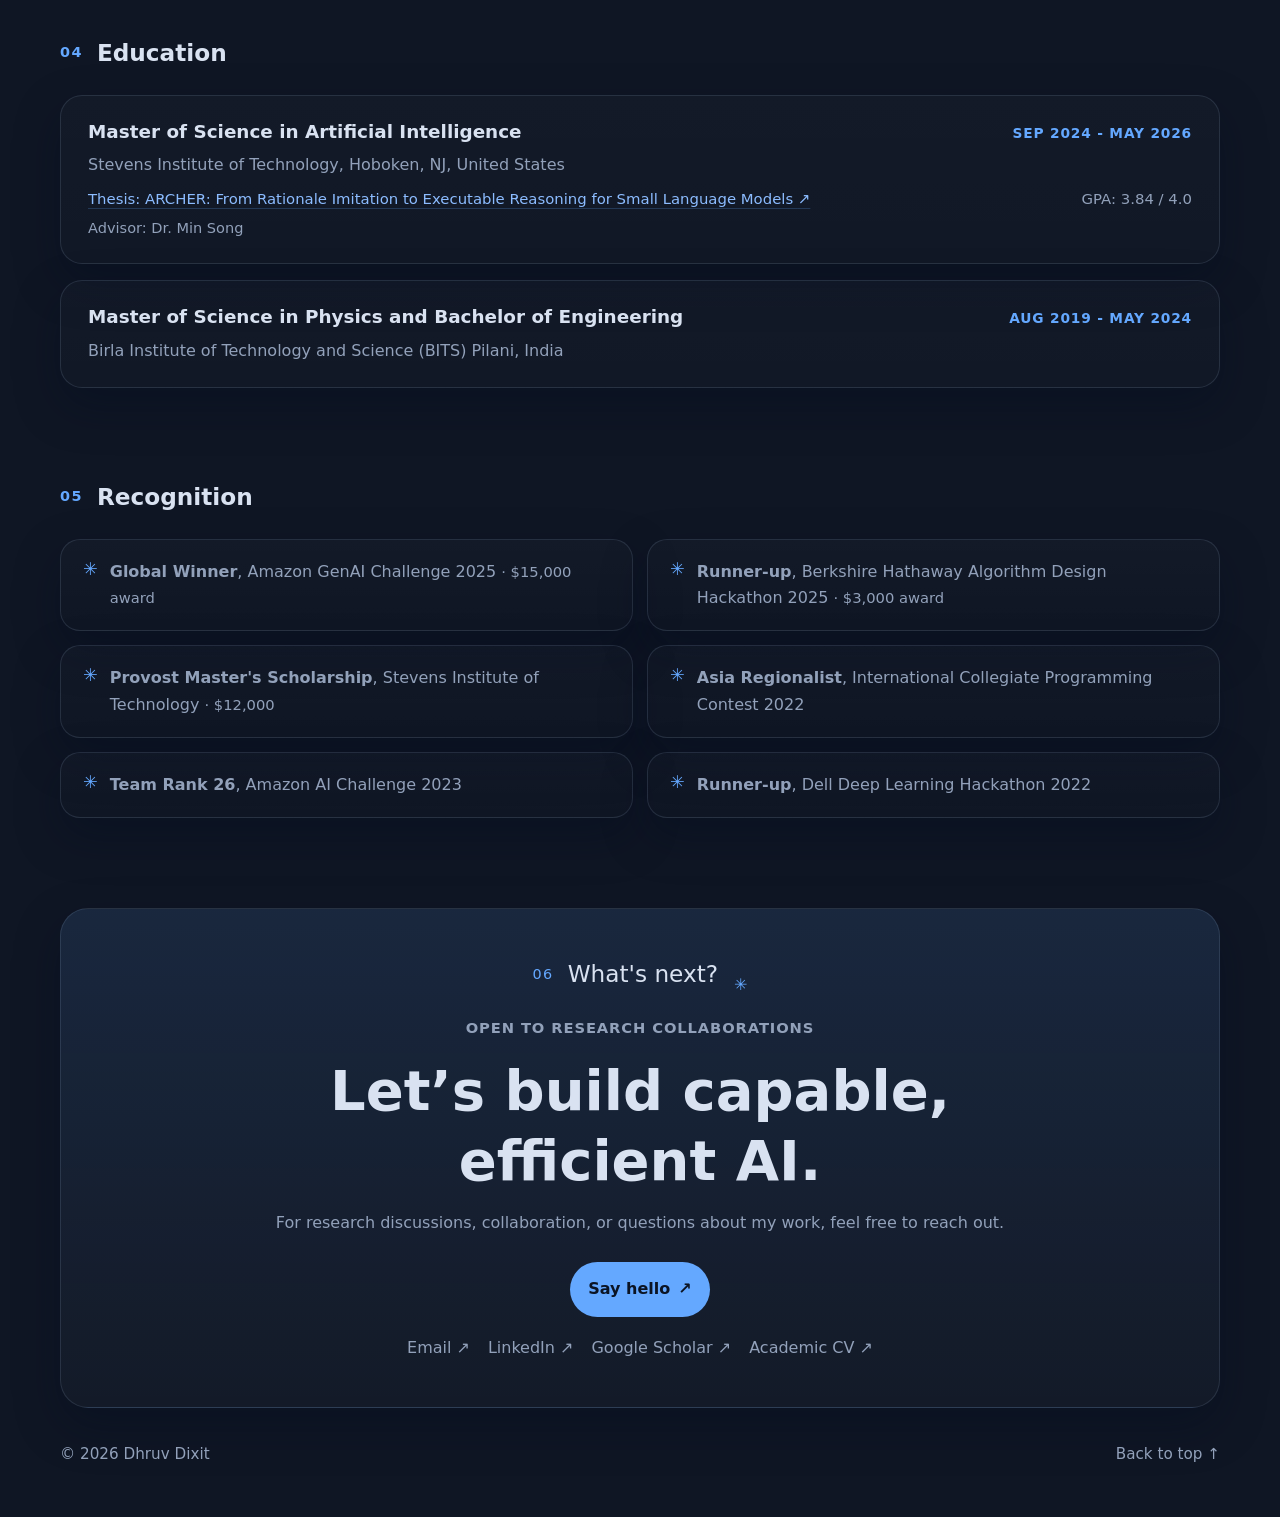
==== commit 9b07582f: "Update research portfolio website" ====
--- a/index.html
+++ b/index.html
@@ -1,4 +1,4 @@
-<!doctype html>
+<!DOCTYPE html>
 
 <html lang="en">
 <head>
@@ -6,107 +6,206 @@
 <meta content="width=device-width, initial-scale=1" name="viewport"/>
 <meta content="dark light" name="color-scheme"/>
 <meta content="#171a23" name="theme-color"/>
-<meta content="Dhruv Dixit is an AI researcher at the Society-Centered AI Lab, working on reliable and efficient language models, executable reasoning, verification, and continual learning." name="description"/>
+<meta content="Dhruv Dixit works on functionally competent small language models, tool-assisted reasoning, continual learning, and evidence-grounded AI." name="description"/>
 <meta content="website" property="og:type"/>
-<meta content="Dhruv Dixit | AI Researcher" property="og:title"/>
-<meta content="Research on reliable, efficient language models that can reason, verify, and remember." property="og:description"/>
+<meta content="Dhruv Dixit" property="og:title"/>
+<meta content="Research on capable small language models, continual learning, and evidence-grounded AI." property="og:description"/>
 <meta content="assets/og-cover.svg" property="og:image"/>
-<title>Dhruv Dixit | AI Researcher</title>
+<title>Dhruv Dixit</title>
 <link href="assets/favicon.svg" rel="icon" type="image/svg+xml"/>
 <link href="assets/styles.css" rel="stylesheet"/>
 <script defer="" src="assets/site.js"></script>
-<script type="application/ld+json">{"@context":"https://schema.org","@type":"Person","name":"Dhruv Dixit","jobTitle":"AI Researcher","email":"mailto:dhruvdixit709@gmail.com","affiliation":{"@type":"Organization","name":"Society-Centered AI Lab (SAIL), UNC Chapel Hill"},"alumniOf":[{"@type":"CollegeOrUniversity","name":"Stevens Institute of Technology"},{"@type":"CollegeOrUniversity","name":"BITS Pilani"}],"knowsAbout":["Large Language Models","Reinforcement Learning","Natural Language Processing","Continual Learning","Language Model Reasoning"],"sameAs":["https://www.linkedin.com/in/dhruvdixit7"]}</script>
+<script type="application/ld+json">
+  {
+    "@context": "https://schema.org",
+    "@type": "Person",
+    "name": "Dhruv Dixit",
+    "jobTitle": "AI Researcher",
+    "email": "mailto:dhruvdixit709@gmail.com",
+    "affiliation": {
+      "@type": "Organization",
+      "name": "Society-Centered AI Lab (SAIL), UNC Chapel Hill"
+    },
+    "alumniOf": [
+      {"@type": "CollegeOrUniversity", "name": "Stevens Institute of Technology"},
+      {"@type": "CollegeOrUniversity", "name": "BITS Pilani"}
+    ],
+    "knowsAbout": [
+      "Large Language Models",
+      "Reinforcement Learning",
+      "Natural Language Processing",
+      "Continual Learning",
+      "Language Model Reasoning"
+    ],
+    "sameAs": [
+      "https://www.linkedin.com/in/dhruvdixit7",
+      "https://scholar.google.com/citations?user=IcXzS2gAAAAJ&hl=en"
+    ]
+  }
+  </script>
 </head>
 <body>
 <a class="skip-link" href="#main">Skip to content</a>
 <div class="site-shell">
 <header class="site-header" id="top">
-<a aria-label="Dhruv Dixit, back to top" class="wordmark" href="#top"><span class="wordmark-mark">D<span class="accent">.</span></span><span class="wordmark-label">DHRUV DIXIT</span></a>
+<a aria-label="Dhruv Dixit, back to top" class="wordmark" href="#top"><img alt="" aria-hidden="true" class="wordmark-icon" src="assets/favicon.svg"/><span class="wordmark-label">DHRUV DIXIT</span></a>
 <nav aria-label="Main navigation" class="desktop-nav">
 <a href="#about">About</a>
 <a href="#research">Research</a>
-<a href="#publications">Publications</a>
 <a href="#experience">Experience</a>
+<a href="#education">Education</a>
+<a href="#recognition">Recognition</a>
 <a href="#contact">Contact</a>
 </nav>
 <div class="header-actions">
-<button aria-label="Switch to light theme" class="theme-toggle" id="theme-toggle" title="Toggle light / dark theme" type="button"><span aria-hidden="true" class="theme-icon">☼</span><span class="theme-toggle-track"><span class="theme-toggle-dot"></span></span><span aria-hidden="true" class="theme-icon moon">☾</span></button>
-<button aria-controls="mobile-nav" aria-expanded="false" aria-label="Open navigation" class="menu-toggle" id="menu-toggle" type="button"><span></span><span></span><span></span></button>
+<button aria-label="Switch to light theme" class="theme-toggle" id="theme-toggle" title="Toggle light / dark theme" type="button">
+<span aria-hidden="true" class="theme-icon">☼</span>
+<span class="theme-toggle-track"><span class="theme-toggle-dot"></span></span>
+<span aria-hidden="true" class="theme-icon moon">☾</span>
+</button>
+<button aria-controls="mobile-nav" aria-expanded="false" aria-label="Open navigation" class="menu-toggle" id="menu-toggle" type="button">
+<span></span><span></span><span></span>
+</button>
 </div>
 </header>
 <nav aria-label="Mobile navigation" class="mobile-nav" hidden="" id="mobile-nav">
-<a href="#about">About</a><a href="#research">Research</a><a href="#publications">Publications</a><a href="#experience">Experience</a><a href="#contact">Contact</a>
+<a href="#about">About</a>
+<a href="#research">Research</a>
+<a href="#experience">Experience</a>
+<a href="#education">Education</a>
+<a href="#recognition">Recognition</a>
+<a href="#contact">Contact</a>
 </nav>
 <main id="main">
 <section aria-labelledby="intro-title" class="intro">
-<div class="intro-upper">
+<div class="intro-text">
 <p class="eyebrow intro-hello">Hello! <span aria-hidden="true" class="wave">👋</span></p>
-<div class="intro-indicator"><span class="indicator-dot"></span> AI RESEARCHER <span class="indicator-separator">/</span> CHAPEL HILL, NC</div>
-</div>
-<div class="intro-main">
-<h1 id="intro-title">I'm <strong>Dhruv Dixit</strong>, an AI researcher focused on making language models <span class="text-accent">reason, verify, and remember.</span></h1>
-<p class="intro-summary">I build reliable and efficient language models with explicit tools, grounded evidence, and accessible memory.</p>
-<div class="hero-actions"><a class="action-link" href="#research">Explore my research <span aria-hidden="true">↗</span></a><a class="action-link secondary" href="assets/Dhruv_Dixit_Public_CV.pdf" rel="noopener noreferrer" target="_blank">View CV <span aria-hidden="true">↗</span></a></div>
-</div>
-<div class="intro-bottom"><span>Get in touch <span aria-hidden="true">👉</span> <a class="underline-link" href="mailto:dhruvdixit709@gmail.com">dhruvdixit709@gmail.com</a></span><a class="scroll-link" href="#about">SCROLL TO EXPLORE <span aria-hidden="true">↓</span></a></div>
+<h1 id="intro-title">I'm <strong>Dhruv Dixit</strong>, and I work to make <span class="text-accent">small LLMs functionally competent and reason better.</span></h1>
+<p class="intro-summary">My research spans tool use, reinforcement learning, continual adaptation, and evidence-grounded language models.</p>
+<div class="hero-actions">
+<a class="action-link" href="#research">Explore my research <span aria-hidden="true">↗</span></a>
+<a class="action-link secondary" href="assets/Dhruv_Dixit_Public_CV.pdf" rel="noopener noreferrer" target="_blank">View CV <span aria-hidden="true">↗</span></a>
+</div>
+<div class="intro-bottom">
+<span>Get in touch <span aria-hidden="true">👉</span> <a class="underline-link" href="mailto:dhruvdixit709@gmail.com">dhruvdixit709@gmail.com</a></span>
+<a class="scroll-link" href="#about">SCROLL TO EXPLORE <span aria-hidden="true">↓</span></a>
+</div>
+</div>
+<div class="intro-photo-wrap">
+<div class="intro-photo-card">
+<img alt="Portrait of Dhruv Dixit with a city skyline in the background" class="intro-photo" fetchpriority="high" height="1242" src="assets/profile.jpg" width="1248"/>
+</div>
+</div>
 </section>
 <section aria-labelledby="about-heading" class="content-section" id="about">
 <h2 class="section-label" id="about-heading"><span class="label-number">01</span> Background</h2>
 <div class="section-body prose">
-<p>I'm an <strong>AI Researcher</strong> at the <strong>Society-Centered AI Lab (SAIL)</strong> in Chapel Hill, North Carolina. My work asks how small language models can reason accurately, retrieve evidence faithfully, and retain useful skills as they adapt.</p>
-<p>I completed an <strong>M.S. in Artificial Intelligence</strong> at <strong>Stevens Institute of Technology</strong>, where I worked with <strong>Dr. Min Song</strong> on executable reasoning for language models. Before that, I earned an <strong>M.S. in Physics and a B.E.</strong> at <strong>BITS Pilani</strong>.</p>
-<p>My research connects reinforcement learning, tool-augmented inference, evidence verification, and continual adaptation. I'm especially interested in practical models that operate with limited compute and dependable feedback.</p>
-<div aria-label="Research interests" class="research-topics"><span>Language model reasoning</span><span>Reinforcement learning</span><span>Continual learning</span><span>Evidence-grounded NLP</span><span>Efficient inference</span></div>
+<p>I'm an AI researcher at the <strong>Society-Centered AI Lab (SAIL)</strong> at the <strong>University of North Carolina at Chapel Hill</strong>, under <a class="bio-link" href="https://www.media.mit.edu/people/gaikwad/overview/" rel="noopener noreferrer" target="_blank">Dr. Neil Gaikwad <span aria-hidden="true">↗</span></a>. I study how small language models can become more capable and reliable while using limited computation.</p>
+<p>I completed an <strong>M.S. in Artificial Intelligence</strong> at <strong>Stevens Institute of Technology</strong>, where I worked with <a class="bio-link" href="https://www.stevens.edu/profile/msong6" rel="noopener noreferrer" target="_blank">Dr. Min Song <span aria-hidden="true">↗</span></a> on executable reasoning for language models. I previously earned an <strong>M.S. in Physics and a B.E.</strong> at <strong>BITS Pilani</strong>.</p>
+<p>My interests include reinforcement learning, tool-augmented reasoning, continual learning, and evidence-grounded NLP. I focus on practical approaches that can be evaluated for accuracy, reliability, and computational efficiency.</p>
+<div aria-label="Research interests" class="research-topics">
+<span>Small language models</span>
+<span>Reinforcement learning</span>
+<span>Continual learning</span>
+<span>Evidence-grounded NLP</span>
+<span>Efficient inference</span>
+</div>
 </div>
 </section>
 <section aria-labelledby="research-heading" class="content-section" id="research">
-<h2 class="section-label" id="research-heading"><span class="label-number">02</span> Selected research</h2>
-<div class="section-body">
-<p class="section-intro">My work centers on three questions: how models learn to execute reasoning, how they verify external information, and how they preserve knowledge over time.</p>
-<div class="project-grid">
-<article class="project-card featured"><div class="project-topline"><span class="project-type">REASONING + RL</span><span class="project-index">01 / 04</span></div><h3><a href="https://arxiv.org/abs/2611.18494" rel="noopener noreferrer" target="_blank">ARCHER <span aria-hidden="true" class="project-arrow">↗</span></a></h3><p class="project-subtitle">From rationale imitation to executable reasoning</p><p>Compiles mathematical solutions into typed tool-use traces, then trains small models using hierarchical reinforcement-learning rewards.</p><div class="project-metric"><b>+5.51 pp</b><span>mean accuracy gain over the Chain-of-Abstraction baseline across five standard backbones</span></div><div class="project-foot"><span>TRACE</span><span>HiGRA</span><span>GRPO</span><span>Preprint</span></div></article>
-<article class="project-card"><div class="project-topline"><span class="project-type">CONTINUAL LEARNING</span><span class="project-index">02 / 04</span></div><h3><a href="https://arxiv.org/abs/2611.11684" rel="noopener noreferrer" target="_blank">TILA-CT <span aria-hidden="true" class="project-arrow">↗</span></a></h3><p class="project-subtitle">Self-indexing latent memories</p><p>A replay-free approach that freezes the base model and uses task-specific latent memories and adapters for learning and prompt-only routing.</p><div class="project-metric"><b>93.9%</b><span>final routing accuracy across an eight-task instruction-tuning stream</span></div><div class="project-foot"><span>Latent memory</span><span>Task routing</span><span>NAACL 2027 submission</span></div></article>
-<article class="project-card"><div class="project-topline"><span class="project-type">GROUNDED AI</span><span class="project-index">03 / 04</span></div><h3><a href="https://arxiv.org/abs/2611.17564" rel="noopener noreferrer" target="_blank">AI-Voyager <span aria-hidden="true" class="project-arrow">↗</span></a></h3><p class="project-subtitle">Verifiable retrieval for public-interest AI</p><p>Built document ingestion and bounded multi-hop retrieval with statement-level verification for a civic AI governance research system.</p><div class="project-metric"><b>3,653</b><span>government and policy documents processed for evidence-grounded retrieval</span></div><div class="project-foot"><span>Multi-hop RAG</span><span>Verification</span><span>Research manuscript</span></div></article>
-<article class="project-card"><div class="project-topline"><span class="project-type">EFFICIENT INFERENCE</span><span class="project-index">04 / 04</span></div><h3>TASP </h3><p class="project-subtitle">Training-free token-adaptive structured pruning</p><p>Adapts attention-head and feed-forward computation by token to reduce inference cost without additional training.</p><div class="project-metric"><b>1.61×</b><span>reported maximum decoding speedup in the experiments</span></div><div class="project-foot"><span>Pruning</span><span>LLM efficiency</span><span>ICNC 2027</span></div></article>
-</div>
-</div>
-</section>
-<section aria-labelledby="pub-heading" class="content-section" id="publications">
-<h2 class="section-label" id="pub-heading"><span class="label-number">03</span> Publications &amp; writing</h2>
-<div class="section-body">
-<p class="section-intro">Selected papers, preprints, and ongoing manuscripts. Publication status is shown for each item.</p>
-<div class="publication-list">
-<article class="pub-item"><div class="pub-year">2027</div><div><h3><a href="https://arxiv.org/abs/2611.11684" rel="noopener noreferrer" target="_blank">Self-Indexing Latent Memories for Access-Aware Continual Instruction Tuning of LLMs ↗</a></h3><p>D. Dixit, P. Pandey, N. Gaikwad</p><span class="pub-status">Submitted to NAACL 2027</span></div></article>
-<article class="pub-item"><div class="pub-year">2027</div><div><h3><a href="https://arxiv.org/abs/2611.17564" rel="noopener noreferrer" target="_blank">AI-Voyager: A Public-Interest System for Human-AI Civic Reasoning to Contest and Shape the Rules That Govern AI ↗</a></h3><p>N. Gaikwad, D. Dixit, B. Alvarez, P. Patekar, A. Sharma, A. Kolipaka, P. Pandey</p><span class="pub-status">FAccT 2027 manuscript in preparation</span></div></article>
-<article class="pub-item"><div class="pub-year">2027</div><div><h3>TASP: Training-Free Token-Adaptive Structured Pruning in Large Language Models</h3><p>C. Xu, D. Dixit, M. Song</p><span class="pub-status accepted">Accepted, invited paper, IEEE ICNC 2027</span></div></article>
-<article class="pub-item"><div class="pub-year">2026</div><div><h3><a href="https://arxiv.org/abs/2611.18494" rel="noopener noreferrer" target="_blank">ARCHER: From Rationale Imitation to Executable Reasoning in Small Language Models ↗</a></h3><p>D. Dixit, K. Patel, C. Xu, M. Song</p><span class="pub-status">arXiv preprint, master's thesis research</span></div></article>
-<article class="pub-item"><div class="pub-year">2026</div><div><h3><a href="https://arxiv.org/abs/2609.11955" rel="noopener noreferrer" target="_blank">R2VC Architecture for Fact-checking using LLMs ↗</a></h3><p>D. Dixit, P. Pandey</p><span class="pub-status">arXiv preprint</span></div></article>
-<article class="pub-item"><div class="pub-year">2026</div><div><h3><a href="https://ieeexplore.ieee.org/document/11383636" rel="noopener noreferrer" target="_blank">Scaling MADDPG for Enhanced Multi-Agent Reinforcement Learning ↗</a></h3><p>A. Singh, D. Dixit, A. Verma</p><span class="pub-status accepted">IEEE International Conference on Pioneering Developments in Computer Science, 2026</span></div></article>
-<article class="pub-item"><div class="pub-year">2025</div><div><h3><a href="https://link.springer.com/chapter/10.1007/978-3-031-79041-6_21" rel="noopener noreferrer" target="_blank">Contrastive Meta-Learning Approach with Isotropic Sparse Decomposition for Scalable Audio-Visual Learning ↗</a></h3><p>D. Dixit, P. Pandey, P. Bhatnagar, R. K. Jha, S. M. Sathapathy</p><span class="pub-status accepted">Springer Nature International Conference on Computing, Communication and Learning, 2025</span></div></article>
-<article class="pub-item"><div class="pub-year">Preprint</div><div><h3><a href="https://arxiv.org/abs/2606.10471" rel="noopener noreferrer" target="_blank">Detecting Speculative Language in Biomedical Texts using Recurrent Neural Tensor Networks ↗</a></h3><p>D. Dixit</p><span class="pub-status">arXiv preprint</span></div></article>
-<article class="pub-item"><div class="pub-year">2026</div><div><h3><a href="https://arxiv.org/abs/2608.09985" rel="noopener noreferrer" target="_blank">A Bibliometric, Statistical, and NLP Multi-Label Text Analysis of 22,695 Records: Mapping the Climate-Health Evidence Base ↗</a></h3><p>D. Dixit, J. Molino</p><span class="pub-status">arXiv preprint; journal version not published</span></div></article><article class="pub-item"><div class="pub-year">Patent</div><div><h3>Conversational Medicare Assistance: Conversational AI Dialog System via Fine-tuning and Retrieval Augmented Generation</h3><p>A. Gupta, D. Dixit, M. A. Agarwal</p><span class="pub-status">Indian patent application E-1/103698/2024-MUM, Jan 2025</span></div></article>
-</div>
-<p class="small-note">Open-access preprints and publisher records are linked when available. Venue submission statuses may change.</p>
-</div>
-</section>
-<section aria-labelledby="exp-heading" class="content-section" id="experience"><h2 class="section-label" id="exp-heading"><span class="label-number">04</span> Experience</h2><div class="section-body">
+<h2 class="section-label" id="research-heading"><span class="label-number">02</span> Research</h2>
+<div class="section-body">
+<p class="section-intro">My publications and research projects are grouped by area, with the newest work listed first in each category.</p>
+<div class="research-categories"><section aria-labelledby="research-cat-01" class="research-category">
+<div class="research-category-head"><span class="cat-index">01 / 05</span><div><h3 id="research-cat-01">Reasoning &amp; efficient language models</h3><p>Executable tool use, structured rewards, and efficient computation.</p></div></div>
+<div class="research-cards"><article class="research-paper"><div class="research-paper-top"><span class="paper-year">2027</span><span class="paper-kind">RESEARCH RECORD</span></div><h4>TASP: Training-Free Token-Adaptive Structured Pruning in Large Language Models</h4><p class="paper-authors">C. Xu, D. Dixit, M. Song</p><p class="paper-description">Training-free, token-adaptive structured pruning adjusts attention-head and feed-forward computation. Reported decoding speedup: up to 1.61×.</p><div class="research-paper-footer"><span class="pub-status">Accepted, invited paper, IEEE ICNC 2027</span></div></article><article class="research-paper featured-paper"><div class="research-paper-top"><span class="paper-year">2026</span><span class="paper-kind">OPEN ACCESS</span></div><h4><a href="https://arxiv.org/abs/2611.18494" rel="noopener noreferrer" target="_blank">ARCHER: From Rationale Imitation to Executable Reasoning for Small Language Models <span aria-hidden="true" class="project-arrow">↗</span></a></h4><p class="paper-authors">D. Dixit, K. Patel, C. Xu, M. Song</p><p class="paper-description">ARCHER compiles mathematical solutions into executable tool-use traces and trains small language models with hierarchical reinforcement-learning rewards.</p><div class="paper-metrics"><div class="metric-box"><b>+5.51 pp</b><span>Average gain over the Chain-of-Abstraction baseline across five standard backbones</span></div></div><div aria-label="Keywords" class="paper-keywords"><span>LLM Tool-use</span><span>Hierarchical Reward Modeling</span><span>Asymmetric Reinforcement Learning</span><span>Compiler Assisted Reasoning</span></div><div class="research-paper-footer"><span class="pub-status"><em>ArXiv Preprint</em> <span class="pill thesis-pill">Master's Thesis</span></span></div></article></div>
+</section><section aria-labelledby="research-cat-02" class="research-category">
+<div class="research-category-head"><span class="cat-index">02 / 05</span><div><h3 id="research-cat-02">Continual learning &amp; memory</h3><p>Remembering learned capabilities and selecting the right skills at inference time.</p></div></div>
+<div class="research-cards"><article class="research-paper featured-paper"><div class="research-paper-top"><span class="paper-year">2027</span><span class="paper-kind">OPEN ACCESS</span></div><h4><a href="https://arxiv.org/abs/2611.11684" rel="noopener noreferrer" target="_blank">Self-Indexing Latent Memories for Access-Aware Continual Instruction Tuning of LLMs (TILA-CT) <span aria-hidden="true" class="project-arrow">↗</span></a></h4><p class="paper-authors">D. Dixit, P. Pandey, N. Gaikwad</p><p class="paper-description">A replay-free approach with task-specific latent memories, adapters, and prompt-only routing for continual instruction tuning.</p><div class="paper-metrics"><div class="metric-box"><b>93.9%</b><span>Final task-routing accuracy</span></div><div class="metric-box"><b>36.2%</b><span>Less forgetting than the state-of-the-art GoD-MoE architecture</span></div></div><div aria-label="Keywords" class="paper-keywords"><span>Catastrophic Forgetting</span><span>Latent Attention</span><span>Task-specific Adaptation</span></div><div class="research-paper-footer"><span class="pub-status"><em>NAACL 2027 Preprint</em></span></div></article></div>
+</section><section aria-labelledby="research-cat-03" class="research-category">
+<div class="research-category-head"><span class="cat-index">03 / 05</span><div><h3 id="research-cat-03">Evidence-grounded &amp; public-interest AI</h3><p>Retrieval, verification, and applied NLP for trustworthy decisions.</p></div></div>
+<div class="research-cards"><article class="research-paper featured-paper"><div class="research-paper-top"><span class="paper-year">2027</span><span class="paper-kind">OPEN ACCESS</span></div><h4><a href="https://arxiv.org/abs/2611.17564" rel="noopener noreferrer" target="_blank">AI-Voyager: A Public-Interest System for Human-AI Civic Reasoning to Contest and Shape the Rules That Govern AI <span aria-hidden="true" class="project-arrow">↗</span></a></h4><p class="paper-authors">N. Gaikwad, D. Dixit, B. Alvarez, P. Patekar, A. Sharma, A. Kolipaka, P. Pandey</p><p class="paper-description">A deployed research system for public-interest AI. I built high-throughput document ingestion and bounded multi-hop retrieval with statement-level verification.</p><div class="paper-metrics"><div class="metric-box"><b>3,653</b><span>Government and policy documents processed</span></div><div class="metric-box"><b>99.1%</b><span>Recall on a fixed-document evaluation</span></div></div><div aria-label="Keywords" class="paper-keywords"><span>Production RAG</span><span>Benchmark Creation</span><span>System Deployment</span><span>High Throughput Ingestion</span></div><div class="research-paper-footer"><span class="pub-status"><em>FAccT 2027 Preprint</em></span></div></article><article class="research-paper"><div class="research-paper-top"><span class="paper-year">2026</span><span class="paper-kind">OPEN ACCESS</span></div><h4><a href="https://arxiv.org/abs/2609.11955" rel="noopener noreferrer" target="_blank">R2VC Architecture for Fact-checking using LLMs <span aria-hidden="true" class="project-arrow">↗</span></a></h4><p class="paper-authors">D. Dixit, P. Pandey</p><p class="paper-description">Evidence-grounded fact checking with hybrid retrieval, verdict generation, candidate selection, and confidence calibration.</p><div class="research-paper-footer"><span class="pub-status"><em>ArXiv Preprint</em></span></div></article><article class="research-paper"><div class="research-paper-top"><span class="paper-year">2026</span><span class="paper-kind">OPEN ACCESS</span></div><h4><a href="https://arxiv.org/abs/2608.09985" rel="noopener noreferrer" target="_blank">A Bibliometric, Statistical, and NLP Multi-Label Text Analysis of 22,695 Records: Mapping the Climate-Health Evidence Base <span aria-hidden="true" class="project-arrow">↗</span></a></h4><p class="paper-authors">D. Dixit, J. Molino</p><p class="paper-description">A statistical and NLP analysis of patterns in climate-health literature.</p><div class="research-paper-footer"><span class="pub-status"><em>ArXiv Preprint</em> · Journal version not published</span></div></article><article class="research-paper"><div class="research-paper-top"><span class="paper-year">2026</span><span class="paper-kind">OPEN ACCESS</span></div><h4><a href="https://arxiv.org/abs/2606.10471" rel="noopener noreferrer" target="_blank">Detecting Speculative Language in Biomedical Texts using Recurrent Neural Tensor Networks <span aria-hidden="true" class="project-arrow">↗</span></a></h4><p class="paper-authors">D. Dixit</p><div class="research-paper-footer"><span class="pub-status"><em>ArXiv Preprint</em></span></div></article></div>
+</section><section aria-labelledby="research-cat-04" class="research-category">
+<div class="research-category-head"><span class="cat-index">04 / 05</span><div><h3 id="research-cat-04">Reinforcement &amp; multimodal learning</h3><p>Learning from multiple agents and modalities.</p></div></div>
+<div class="research-cards"><article class="research-paper"><div class="research-paper-top"><span class="paper-year">2026</span><span class="paper-kind">OPEN ACCESS</span></div><h4><a href="https://ieeexplore.ieee.org/document/11383636" rel="noopener noreferrer" target="_blank">Scaling MADDPG for Enhanced Multi-Agent Reinforcement Learning <span aria-hidden="true" class="project-arrow">↗</span></a></h4><p class="paper-authors">A. Singh, D. Dixit, A. Verma</p><div class="research-paper-footer"><span class="pub-status">IEEE International Conference on Pioneering Developments in Computer Science, 2026</span></div></article><article class="research-paper"><div class="research-paper-top"><span class="paper-year">2025</span><span class="paper-kind">OPEN ACCESS</span></div><h4><a href="https://link.springer.com/chapter/10.1007/978-3-031-79041-6_21" rel="noopener noreferrer" target="_blank">Contrastive Meta-Learning Approach with Isotropic Sparse Decomposition for Scalable Audio-Visual Learning <span aria-hidden="true" class="project-arrow">↗</span></a></h4><p class="paper-authors">D. Dixit, P. Pandey, P. Bhatnagar, R. K. Jha, S. M. Sathapathy</p><div class="research-paper-footer"><span class="pub-status">Springer Nature International Conference on Computing, Communication and Learning, 2025</span></div></article></div>
+</section><section aria-labelledby="research-cat-05" class="research-category">
+<div class="research-category-head"><span class="cat-index">05 / 05</span><div><h3 id="research-cat-05">Patents</h3><p>Applied AI systems with filed intellectual property.</p></div></div>
+<div class="research-cards"><article class="research-paper"><div class="research-paper-top"><span class="paper-year">2025</span><span class="paper-kind">RESEARCH RECORD</span></div><h4>Conversational Medicare Assistance: Conversational AI Dialog System via Fine-tuning and Retrieval Augmented Generation</h4><p class="paper-authors">A. Gupta, D. Dixit, M. A. Agarwal</p><div class="research-paper-footer"><span class="pub-status">Indian patent application E-1/103698/2024-MUM, January 2025</span></div></article></div>
+</section></div>
+</div>
+</section>
+<section aria-labelledby="exp-heading" class="content-section" id="experience">
+<h2 class="section-label" id="exp-heading"><span class="label-number">03</span> Experience</h2>
+<div class="section-body">
 <div class="experience-list">
-<article class="experience-item"><div class="exp-time">MAY 2026  -  PRESENT</div><div><h3>AI Researcher <span class="dim">@ Society-Centered AI Lab</span></h3><p>Continual learning, document ingestion, scalable evidence retrieval, and verification for public-interest AI research.</p><span class="exp-place">Chapel Hill, North Carolina</span></div></article>
-<article class="experience-item"><div class="exp-time">JAN  -  MAY 2026</div><div><h3>Graduate Researcher <span class="dim">@ Min Lab, Stevens</span></h3><p>Developed ARCHER with executable supervision and GRPO-based training for mathematical reasoning in small language models.</p><span class="exp-place">Hoboken, New Jersey</span></div></article>
-<article class="experience-item"><div class="exp-time">MAY  -  AUG 2024</div><div><h3>AI Developer Intern <span class="dim">@ KCloud Technologies</span></h3><p>Deployed an agentic customer service system with AWS SageMaker, LangGraph, hybrid RAG, and monitored infrastructure.</p><span class="exp-place">Noida, India</span></div></article>
-<article class="experience-item"><div class="exp-time">JUN  -  SEP 2023</div><div><h3>Generative AI Engineer Intern <span class="dim">@ Adept AI</span></h3><p>Worked on fine-tuning and deploying Falcon-40B for retrieval-augmented generation and problem classification.</p><span class="exp-place">San Francisco, California</span></div></article>
-<article class="experience-item"><div class="exp-time">MAR  -  NOV 2023</div><div><h3>Graduate Researcher <span class="dim">@ University of Coimbra &amp; BITS Pilani</span></h3><p>Studied Bayesian neural networks and posterior sampling methods for astrophysical inference.</p><span class="exp-place">Portugal and India</span></div></article>
-<article class="experience-item"><div class="exp-time">AUG 2022  -  JAN 2023</div><div><h3>Research Intern <span class="dim">@ WalkingTree Technologies</span></h3><p>Developed vision-transformer approaches for medical image segmentation and tumor detection.</p><span class="exp-place">Bengaluru, India</span></div></article>
+<article class="experience-item"><div class="exp-time">MAY 2026 - PRESENT</div><div class="exp-details"><div class="exp-role-line"><h3>AI Researcher <span class="dim">@ Society-Centered AI Lab</span></h3><span class="exp-place">Chapel Hill, North Carolina</span></div><p class="exp-one-liner">Developed continual-learning models and deployed scalable verification and retrieval for AI-Voyager.</p></div></article>
+<article class="experience-item"><div class="exp-time">JAN - MAY 2026</div><div class="exp-details"><div class="exp-role-line"><h3>Graduate Researcher <span class="dim">@ Min Lab, Stevens</span></h3><span class="exp-place">Hoboken, New Jersey</span></div><p class="exp-one-liner">Developed ARCHER and trained small LLMs for executable reasoning with hierarchical rewards.</p></div></article>
+<article class="experience-item"><div class="exp-time">MAY - AUG 2024</div><div class="exp-details"><div class="exp-role-line"><h3>AI Developer Intern <span class="dim">@ KCloud Technologies</span></h3><span class="exp-place">Noida, India</span></div><p class="exp-one-liner">Deployed an agentic customer-service system using AWS SageMaker, LangGraph, and hybrid RAG.</p></div></article>
+<article class="experience-item"><div class="exp-time">JUN - SEP 2023</div><div class="exp-details"><div class="exp-role-line"><h3>Generative AI Engineer Intern <span class="dim">@ Adept AI</span></h3><span class="exp-place">San Francisco, California</span></div><p class="exp-one-liner">Fine-tuned and deployed Falcon-40B for retrieval-augmented generation and task classification.</p></div></article>
+<article class="experience-item"><div class="exp-time">MAR - NOV 2023</div><div class="exp-details"><div class="exp-role-line"><h3>Graduate Researcher <span class="dim">@ University of Coimbra &amp; BITS Pilani</span></h3><span class="exp-place">Portugal and India</span></div><p class="exp-one-liner">Researched Bayesian neural networks for posterior sampling in astrophysical inference.</p></div></article>
+<article class="experience-item"><div class="exp-time">AUG 2022 - JAN 2023</div><div class="exp-details"><div class="exp-role-line"><h3>Research Intern <span class="dim">@ WalkingTree Technologies</span></h3><span class="exp-place">Bengaluru, India</span></div><p class="exp-one-liner">Built vision-transformer approaches for medical image segmentation and tumor detection.</p></div></article>
+<article class="experience-item"><div class="exp-time">JUN - AUG 2022</div><div class="exp-details"><div class="exp-role-line"><h3>Machine Learning Intern <span class="dim">@ Viga Entertainment Technologies</span></h3><span class="exp-place">Bengaluru, India</span></div><p class="exp-one-liner">Created machine-learning workflows for automated metahuman head selection in Unreal Engine 5.</p></div></article>
 </div>
 <a class="inline-cta" href="assets/Dhruv_Dixit_Public_CV.pdf" rel="noopener noreferrer" target="_blank">View full academic CV <span aria-hidden="true">↗</span></a>
-</div></section>
-<section aria-labelledby="edu-heading" class="content-section" id="education"><h2 class="section-label" id="edu-heading"><span class="label-number">05</span> Education &amp; recognition</h2><div class="section-body">
-<div class="education-grid"><div class="education-item"><span class="item-overline">2024  -  2026</span><h3>M.S. Artificial Intelligence</h3><p>Stevens Institute of Technology</p><span class="edu-detail">GPA 3.84 / 4.0 · Thesis: ARCHER</span></div><div class="education-item"><span class="item-overline">2019  -  2024</span><h3>M.S. Physics + B.E.</h3><p>BITS Pilani, India</p><span class="edu-detail">Interdisciplinary training in physics and engineering</span></div></div>
-<h3 class="small-heading">Selected recognition</h3><ul class="awards"><li><span class="award-symbol">✳</span><div><strong>Global Winner</strong>, Amazon GenAI Challenge 2025 <span class="award-prize">· $15,000 award</span></div></li><li><span class="award-symbol">✳</span><div><strong>Runner-up</strong>, Berkshire Hathaway Algorithm Design Hackathon 2025</div></li><li><span class="award-symbol">✳</span><div><strong>Provost Master's Scholarship</strong>, Stevens Institute of Technology</div></li><li><span class="award-symbol">✳</span><div><strong>Asia Regionalist</strong>, International Collegiate Programming Contest 2022</div></li></ul>
-</div></section>
-<section aria-labelledby="contact-heading" class="contact-section" id="contact"><div class="contact-topline"><span class="section-label"><span class="label-number">06</span> What's next?</span><span aria-hidden="true" class="contact-asterisk">✳</span></div><p class="contact-kicker">I welcome conversations about</p><h2 id="contact-heading">reasoning, verification,<br/>and efficient AI.</h2><p>For research discussions, collaboration, or questions about my work, feel free to reach out.</p><a class="contact-button" href="mailto:dhruvdixit709@gmail.com">Say hello <span aria-hidden="true">↗</span></a><div class="contact-links"><a href="mailto:dhruvdixit709@gmail.com">Email ↗</a><a href="https://www.linkedin.com/in/dhruvdixit7" rel="noopener noreferrer" target="_blank">LinkedIn ↗</a><a href="https://scholar.google.com/citations?user=IcXzS2gAAAAJ&amp;hl=en" rel="noopener noreferrer" target="_blank">Google Scholar ↗</a><a href="assets/Dhruv_Dixit_Public_CV.pdf" rel="noopener noreferrer" target="_blank">Academic CV ↗</a></div></section>
+</div>
+</section>
+<section aria-labelledby="edu-heading" class="content-section" id="education">
+<h2 class="section-label" id="edu-heading"><span class="label-number">04</span> Education</h2>
+<div class="section-body">
+<div class="education-grid"><article class="education-item">
+<div class="edu-mainline">
+<h3>Master of Science in Artificial Intelligence</h3>
+<span class="item-overline">SEP 2024 - MAY 2026</span>
+</div>
+<p class="edu-school">Stevens Institute of Technology, Hoboken, NJ, United States</p>
+<div class="edu-details">
+<a class="edu-thesis-link" href="https://arxiv.org/abs/2611.18494" rel="noopener noreferrer" target="_blank">Thesis: ARCHER: From Rationale Imitation to Executable Reasoning for Small Language Models <span aria-hidden="true">↗</span></a>
+<span class="edu-gpa">GPA: 3.84 / 4.0</span>
+</div>
+<p class="edu-advisor">Advisor: Dr. Min Song</p>
+</article><article class="education-item">
+<div class="edu-mainline">
+<h3>Master of Science in Physics and Bachelor of Engineering</h3>
+<span class="item-overline">AUG 2019 - MAY 2024</span>
+</div>
+<p class="edu-school">Birla Institute of Technology and Science (BITS) Pilani, India</p>
+</article></div>
+</div>
+</section>
+<section aria-labelledby="recog-heading" class="content-section" id="recognition">
+<h2 class="section-label" id="recog-heading"><span class="label-number">05</span> Recognition</h2>
+<div class="section-body">
+<ul class="awards recognition-list">
+<li><span class="award-symbol">✳</span><div><strong>Global Winner</strong>, Amazon GenAI Challenge 2025 <span class="award-prize">· $15,000 award</span></div></li>
+<li><span class="award-symbol">✳</span><div><strong>Runner-up</strong>, Berkshire Hathaway Algorithm Design Hackathon 2025 <span class="award-prize">· $3,000 award</span></div></li>
+<li><span class="award-symbol">✳</span><div><strong>Provost Master's Scholarship</strong>, Stevens Institute of Technology <span class="award-prize">· $12,000</span></div></li>
+<li><span class="award-symbol">✳</span><div><strong>Asia Regionalist</strong>, International Collegiate Programming Contest 2022</div></li>
+<li><span class="award-symbol">✳</span><div><strong>Team Rank 26</strong>, Amazon AI Challenge 2023</div></li>
+<li><span class="award-symbol">✳</span><div><strong>Runner-up</strong>, Dell Deep Learning Hackathon 2022</div></li>
+</ul>
+</div>
+</section>
+<section aria-labelledby="contact-heading" class="contact-section" id="contact">
+<div class="contact-topline">
+<span class="section-label"><span class="label-number">06</span> What's next?</span>
+<span aria-hidden="true" class="contact-asterisk">✳</span>
+</div>
+<p class="contact-kicker">Open to research collaborations</p>
+<h2 id="contact-heading">Let’s build capable,<br/>efficient AI.</h2>
+<p>For research discussions, collaboration, or questions about my work, feel free to reach out.</p>
+<a class="contact-button" href="mailto:dhruvdixit709@gmail.com">Say hello <span aria-hidden="true">↗</span></a>
+<div class="contact-links">
+<a href="mailto:dhruvdixit709@gmail.com">Email ↗</a>
+<a href="https://www.linkedin.com/in/dhruvdixit7" rel="noopener noreferrer" target="_blank">LinkedIn ↗</a>
+<a href="https://scholar.google.com/citations?user=IcXzS2gAAAAJ&amp;hl=en" rel="noopener noreferrer" target="_blank">Google Scholar ↗</a>
+<a href="assets/Dhruv_Dixit_Public_CV.pdf" rel="noopener noreferrer" target="_blank">Academic CV ↗</a>
+</div>
+</section>
 </main>
-<footer class="site-footer"><span>© <span id="copyright-year">2026</span> Dhruv Dixit</span><span>Design inspired by <a href="https://github.com/bchiang7/bchiang7.github.io" rel="noopener noreferrer" target="_blank">Brittany Chiang's v3 portfolio</a>.</span><a class="top-link" href="#top">Back to top ↑</a></footer>
+<footer class="site-footer">
+<span>© <span id="copyright-year">2026</span> Dhruv Dixit</span>
+<a class="top-link" href="#top">Back to top ↑</a>
+</footer>
 </div>
 </body>
-</html>
+</html>
--- a/assets/styles.css
+++ b/assets/styles.css
@@ -1,6 +1,1012 @@
-/* Dhruv Dixit personal site. Visual inspiration: Brittany Chiang's v3 Jekyll portfolio. */
-:root{color-scheme:dark;--bg:#171b25;--bg-deep:#121620;--surface:#1d2230;--surface-hover:#252c3c;--border:#303747;--ink:#f1f3f8;--ink-soft:#c8cbd6;--muted:#9da5b7;--subtle:#788397;--accent:#9be6cf;--accent-deep:#65c7aa;--accent-rgb:155,230,207;--shadow:0 24px 55px rgba(0,0,0,.17)}
-html[data-theme="light"]{color-scheme:light;--bg:#f8f9f9;--bg-deep:#eff2f0;--surface:#fff;--surface-hover:#f0f5f1;--border:#dbe2df;--ink:#202d31;--ink-soft:#38494e;--muted:#63787d;--subtle:#7d9295;--accent:#176e60;--accent-deep:#147667;--accent-rgb:23,110,96;--shadow:0 22px 50px rgba(41,77,69,.07)}
-*{box-sizing:border-box}html{scroll-behavior:smooth;scroll-padding-top:90px}body{margin:0;min-width:320px;background:var(--bg);color:var(--ink);font-family:Inter,"Avenir Next",Avenir,"Segoe UI",Arial,sans-serif;font-size:16px;line-height:1.7;-webkit-font-smoothing:antialiased;transition:background-color .25s,color .25s}::selection{background:rgba(var(--accent-rgb),.24)}a{color:inherit;text-decoration:none}button{font:inherit}a:focus-visible,button:focus-visible{outline:3px solid var(--accent);outline-offset:5px}section{scroll-margin-top:90px}.site-shell{max-width:1500px;margin:0 auto;padding:0 clamp(26px,7vw,108px)}.skip-link{position:fixed;z-index:100;left:18px;top:-80px;padding:9px 14px;background:var(--accent);color:var(--bg-deep);font-weight:700}.skip-link:focus{top:16px}.site-header{position:relative;z-index:10;height:98px;display:flex;align-items:center;justify-content:space-between;gap:22px}.wordmark{display:inline-flex;align-items:center;gap:14px;flex-shrink:0}.wordmark-mark{font-weight:800;font-size:29px;letter-spacing:-.11em}.accent,.text-accent{color:var(--accent)}.wordmark-label{font-weight:750;font-size:10px;letter-spacing:.22em;color:var(--muted)}.desktop-nav{margin-left:auto;display:flex;align-items:center;gap:clamp(15px,2.35vw,32px)}.desktop-nav a{font-size:12px;letter-spacing:.025em;color:var(--muted);transition:color .2s}.desktop-nav a:hover,.mobile-nav a:hover,.underline-link:hover{color:var(--accent)}.header-actions{display:flex;align-items:center;gap:16px}.theme-toggle{border:0;background:transparent;color:var(--muted);display:flex;align-items:center;gap:8px;cursor:pointer;padding:8px}.theme-icon{font-size:16px;line-height:1}.theme-toggle-track{width:33px;height:18px;background:var(--accent);border-radius:12px;position:relative;display:block}.theme-toggle-dot{display:block;position:absolute;left:17px;top:3px;width:12px;height:12px;border-radius:50%;background:var(--bg);transition:left .25s}html[data-theme="light"] .theme-toggle-dot{left:4px}.menu-toggle{display:none;border:0;background:transparent;cursor:pointer;padding:6px}.menu-toggle span{display:block;width:21px;height:2px;margin:5px;background:var(--ink)}.mobile-nav{display:none}.intro{min-height:min(810px,calc(100svh - 98px));display:flex;flex-direction:column;justify-content:space-between;padding-top:clamp(42px,7vh,80px);padding-bottom:clamp(48px,7vh,80px)}.intro-upper,.intro-bottom{display:flex;justify-content:space-between;align-items:center;gap:30px}.intro-hello{font-size:clamp(19px,2.1vw,24px);margin:0;color:var(--ink-soft);font-weight:400;letter-spacing:-.025em}.wave{display:inline-block;transform-origin:75% 75%;animation:wave 2.4s ease-in-out 1s 2}@keyframes wave{0%,50%,100%{transform:rotate(0)}12%,35%{transform:rotate(16deg)}25%,43%{transform:rotate(-8deg)}}.intro-indicator{color:var(--subtle);font-size:10px;font-weight:700;letter-spacing:.17em;display:flex;align-items:center;gap:12px}.indicator-dot{width:7px;height:7px;background:var(--accent);border-radius:50%;box-shadow:0 0 0 4px rgba(var(--accent-rgb),.09)}.indicator-separator{color:var(--border)}.intro-main{padding:80px 0 75px;max-width:920px}.intro h1{font-size:clamp(37px,4.65vw,73px);font-weight:420;line-height:1.23;letter-spacing:-.053em;margin:0 0 24px}.intro h1 strong{font-weight:750}.intro-summary{color:var(--muted);font-size:clamp(16px,1.35vw,19px);line-height:1.68;max-width:660px;margin:0}.hero-actions{display:flex;gap:28px;flex-wrap:wrap;margin-top:35px}.action-link{border-bottom:1px solid var(--accent);color:var(--accent);padding:5px 0;font-size:13px;font-weight:700;letter-spacing:.01em}.action-link span{margin-left:4px}.action-link.secondary{border-color:var(--subtle);color:var(--ink-soft)}.action-link:hover span,.inline-cta:hover span{display:inline-block;transform:translate(2px,-2px)}.intro-bottom{font-size:13px;color:var(--muted)}.underline-link{color:var(--ink);border-bottom:1px solid var(--accent);padding-bottom:3px;transition:color .2s}.scroll-link{font-size:10px;letter-spacing:.14em;font-weight:700;color:var(--subtle);white-space:nowrap}.scroll-link span{font-size:18px;margin-left:9px;color:var(--accent);vertical-align:middle}.content-section{display:grid;grid-template-columns:minmax(190px,26%) minmax(0,1fr);gap:clamp(36px,4vw,86px);padding:126px 0 52px;border-top:1px solid var(--border)}.section-label{text-transform:uppercase;color:var(--accent);font-size:12px;font-weight:800;letter-spacing:.135em;line-height:1.8;margin:0}.label-number{display:inline-block;color:var(--subtle);margin-right:14px;font-size:11px;letter-spacing:.025em}.section-body{max-width:900px;min-width:0}.prose p{max-width:780px;margin:0 0 24px;font-size:17px;line-height:1.9;color:var(--muted)}.prose strong{font-weight:680;color:var(--ink-soft)}.research-topics{display:flex;gap:10px;flex-wrap:wrap;margin:30px 0 0}.research-topics span{font-size:11px;line-height:1.5;letter-spacing:.02em;border:1px solid var(--border);color:var(--ink-soft);border-radius:999px;padding:8px 12px}.section-intro{margin:0 0 29px;font-size:16px;line-height:1.8;color:var(--muted);max-width:735px}.project-grid{display:grid;grid-template-columns:repeat(2,minmax(0,1fr));gap:14px}.project-card{background:var(--surface);border:1px solid var(--border);padding:31px 29px 27px;display:flex;flex-direction:column;min-height:400px;transition:border-color .2s,background-color .2s,transform .2s}.project-card:hover{transform:translateY(-3px);border-color:var(--accent);background:var(--surface-hover)}.project-card.featured{grid-column:span 2;min-height:325px}.project-topline{display:flex;justify-content:space-between;gap:15px;align-items:center}.project-type,.project-index{color:var(--accent);font-size:10px;font-weight:800;letter-spacing:.14em}.project-index{color:var(--subtle)}.project-card h3{font-size:clamp(25px,2.3vw,36px);line-height:1.2;letter-spacing:-.05em;font-weight:730;margin:26px 0 4px}.project-arrow{color:var(--accent);font-size:21px;vertical-align:top}.project-subtitle{margin:0 0 15px!important;color:var(--ink-soft)!important;font-size:15px!important}.project-card>p:not(.project-subtitle){font-size:14px;line-height:1.8;margin:0 0 25px;color:var(--muted)}.project-metric{margin:auto 0 26px;padding-top:5px;display:flex;align-items:center;gap:15px}.project-metric b{font-size:28px;letter-spacing:-.05em;color:var(--accent);white-space:nowrap}.project-metric span{color:var(--muted);font-size:11px;line-height:1.55;max-width:300px}.project-foot{display:flex;gap:8px;flex-wrap:wrap;margin-top:auto}.project-foot span{border:1px solid var(--border);color:var(--muted);font-size:10px;padding:5px 9px;line-height:1.4;border-radius:3px}.publication-list{border-top:1px solid var(--border)}.pub-item{display:grid;grid-template-columns:76px minmax(0,1fr);gap:20px;padding:24px 0;border-bottom:1px solid var(--border)}.pub-year{color:var(--subtle);font-size:11px;letter-spacing:.05em;font-weight:700;margin-top:5px}.pub-item h3{margin:0;font-size:16px;font-weight:650;line-height:1.55;letter-spacing:-.017em}.pub-item p{color:var(--muted);font-size:13px;margin:7px 0 11px;line-height:1.6}.pub-status{display:inline-block;color:var(--accent);font-size:11px;font-weight:650;letter-spacing:.02em}.pub-status.accepted{color:var(--ink-soft)}.small-note{font-size:12px;color:var(--subtle);margin-top:18px;line-height:1.65}.experience-list{border-top:1px solid var(--border)}.experience-item{display:grid;grid-template-columns:145px minmax(0,1fr);gap:22px;border-bottom:1px solid var(--border);padding:27px 0}.exp-time{font-weight:740;color:var(--subtle);font-size:10px;letter-spacing:.055em;line-height:1.6;padding-top:4px}.experience-item h3{font-size:16px;line-height:1.5;letter-spacing:-.012em;margin:0}.dim{color:var(--ink-soft);font-weight:500}.experience-item p{font-size:13px;color:var(--muted);line-height:1.8;margin:8px 0 7px}.exp-place{font-size:11px;color:var(--subtle)}.inline-cta{display:inline-block;font-weight:700;color:var(--accent);font-size:13px;margin-top:30px;border-bottom:1px solid var(--accent);padding-bottom:7px}.education-grid{display:grid;grid-template-columns:1fr 1fr;gap:18px}.education-item{border:1px solid var(--border);padding:24px;background:var(--surface)}.item-overline{font-size:10px;color:var(--accent);letter-spacing:.09em;font-weight:700}.education-item h3{font-size:19px;letter-spacing:-.03em;margin:15px 0 4px;line-height:1.4}.education-item p{color:var(--ink-soft);margin:0;font-size:13px}.edu-detail{display:block;font-size:11px;color:var(--subtle);margin-top:13px;line-height:1.6}.small-heading{font-size:13px;text-transform:uppercase;letter-spacing:.14em;color:var(--ink-soft);margin:48px 0 19px}.awards{list-style:none;margin:0;padding:0}.awards li{display:flex;align-items:flex-start;gap:14px;border-top:1px solid var(--border);padding:15px 0;font-size:13px;line-height:1.7;color:var(--muted)}.awards li:last-child{border-bottom:1px solid var(--border)}.awards strong{font-weight:700;color:var(--ink-soft)}.award-symbol{color:var(--accent);font-size:15px}.award-prize{color:var(--subtle)}.contact-section{border-top:1px solid var(--border);margin-top:80px;padding:100px 0 120px}.contact-topline{display:flex;align-items:center;justify-content:space-between}.contact-asterisk{font-size:42px;line-height:1;color:var(--accent)}.contact-kicker{color:var(--muted);font-size:15px;margin:72px 0 5px}.contact-section h2{font-size:clamp(38px,5.3vw,76px);line-height:1.16;letter-spacing:-.058em;font-weight:650;margin:0;max-width:920px}.contact-section>p:not(.contact-kicker){font-size:16px;line-height:1.8;color:var(--muted);max-width:550px;margin:25px 0 35px}.contact-button{display:inline-flex;align-items:center;justify-content:space-between;min-width:180px;background:var(--accent);color:var(--bg-deep);padding:15px 20px;font-size:13px;font-weight:800;border:1px solid var(--accent);transition:transform .2s,background .2s}.contact-button:hover{transform:translateY(-2px);background:var(--accent-deep)}.contact-links{margin-top:78px;display:flex;gap:26px;flex-wrap:wrap}.contact-links a{font-size:12px;color:var(--muted);border-bottom:1px solid var(--border);padding-bottom:5px}.contact-links a:hover{color:var(--accent);border-color:var(--accent)}.site-footer{display:flex;align-items:center;justify-content:space-between;gap:24px;flex-wrap:wrap;border-top:1px solid var(--border);font-size:11px;color:var(--subtle);padding:28px 0 42px}.site-footer a{color:var(--muted)}.site-footer a:hover{color:var(--accent)}.top-link{white-space:nowrap}@media(max-width:1040px){.desktop-nav{gap:15px}.content-section{grid-template-columns:minmax(140px,23%) minmax(0,1fr);gap:34px}.project-card{padding:24px}.intro h1{font-size:clamp(37px,5.1vw,60px)}}@media(max-width:760px){.site-shell{padding:0 26px}.site-header{height:77px}.wordmark-label{display:none}.desktop-nav{display:none}.menu-toggle{display:block}.mobile-nav:not([hidden]){display:flex;position:absolute;left:26px;right:26px;top:72px;z-index:20;background:var(--surface);border:1px solid var(--border);box-shadow:var(--shadow);padding:15px 20px;flex-direction:column}.mobile-nav a{padding:10px 2px;color:var(--ink-soft);font-size:14px}.intro{min-height:min(780px,calc(100svh - 77px));padding:36px 0 45px}.intro-indicator{display:none}.intro-main{padding:90px 0}.intro h1{font-size:clamp(38px,7.4vw,58px)}.intro-bottom{align-items:flex-start;flex-direction:column;gap:18px}.content-section{grid-template-columns:1fr;gap:24px;padding:85px 0 28px}.section-label{font-size:11px}.prose p{font-size:16px}.contact-section{padding:78px 0 90px}.contact-kicker{margin-top:50px}.site-footer{justify-content:flex-start;gap:10px 23px}.site-footer span:nth-child(2){width:100%}}@media(max-width:540px){.project-grid{grid-template-columns:1fr}.project-card,.project-card.featured{grid-column:auto;min-height:365px}.project-card.featured{min-height:365px}.project-metric{flex-direction:column;align-items:flex-start;gap:2px}.pub-item{grid-template-columns:1fr;gap:6px}.experience-item{grid-template-columns:1fr;gap:7px}.education-grid{grid-template-columns:1fr}.intro h1{font-size:clamp(36px,9.4vw,48px)}.intro-main{padding:78px 0}.intro-summary{font-size:15px}.scroll-link{display:none}.hero-actions{gap:19px}.intro-bottom{font-size:12px}.contact-section h2{font-size:clamp(35px,9vw,52px)}.contact-links{margin-top:55px}}@media(prefers-reduced-motion:reduce){html{scroll-behavior:auto}*,*::before,*::after{animation-duration:.01ms!important;transition-duration:.01ms!important}}
-
-.project-card h3 a:hover,.pub-item h3 a:hover{color:var(--accent)}.pub-item h3 a{transition:color .2s}.project-card h3 a{transition:color .2s}
+:root {
+  --bg: #0f1624;
+  --surface: #131d2e;
+  --surface-2: #182235;
+  --text: #d9e2f1;
+  --muted: #92a1ba;
+  --line: rgba(148, 173, 207, 0.16);
+  --shadow: 0 18px 45px rgba(3, 12, 31, 0.35);
+  --accent: #64a8ff;
+  --accent-2: #8cbcff;
+  --accent-soft: rgba(100, 168, 255, 0.12);
+  --accent-strong: rgba(100, 168, 255, 0.22);
+  --max-width: 1120px;
+  --radius: 22px;
+  --radius-sm: 16px;
+  --font: Inter, ui-sans-serif, system-ui, -apple-system, BlinkMacSystemFont, "Segoe UI", sans-serif;
+}
+
+:root[data-theme="light"] {
+  --bg: #f5f8ff;
+  --surface: #ffffff;
+  --surface-2: #edf3ff;
+  --text: #15233d;
+  --muted: #53627f;
+  --line: rgba(29, 58, 111, 0.12);
+  --shadow: 0 14px 36px rgba(31, 54, 95, 0.10);
+  --accent-soft: rgba(100, 168, 255, 0.12);
+  --accent-strong: rgba(100, 168, 255, 0.18);
+}
+
+* { box-sizing: border-box; }
+html { scroll-behavior: smooth; }
+body {
+  margin: 0;
+  font-family: var(--font);
+  background:
+    radial-gradient(circle at top left, rgba(100, 168, 255, 0.10), transparent 28%),
+    radial-gradient(circle at top right, rgba(140, 188, 255, 0.08), transparent 22%),
+    var(--bg);
+  color: var(--text);
+  line-height: 1.65;
+}
+img { max-width: 100%; display: block; }
+a { color: inherit; text-decoration: none; }
+p { margin: 0 0 1rem; }
+
+.skip-link {
+  position: absolute;
+  left: 16px;
+  top: -60px;
+  background: var(--surface);
+  color: var(--text);
+  padding: 10px 14px;
+  border-radius: 10px;
+  z-index: 999;
+  border: 1px solid var(--line);
+}
+.skip-link:focus { top: 16px; }
+
+.site-shell {
+  width: min(calc(100% - 32px), var(--max-width));
+  margin: 0 auto;
+  padding-bottom: 40px;
+}
+
+.site-header {
+  position: sticky;
+  top: 0;
+  z-index: 30;
+  display: flex;
+  align-items: center;
+  justify-content: space-between;
+  gap: 22px;
+  padding: 18px 0;
+  backdrop-filter: blur(14px);
+  background: linear-gradient(to bottom, rgba(15, 22, 36, 0.82), rgba(15, 22, 36, 0.52));
+}
+:root[data-theme="light"] .site-header {
+  background: linear-gradient(to bottom, rgba(245, 248, 255, 0.92), rgba(245, 248, 255, 0.62));
+}
+
+.wordmark {
+  display: inline-flex;
+  align-items: center;
+  gap: 12px;
+  font-weight: 800;
+  letter-spacing: 0.08em;
+}
+.wordmark-mark {
+  display: inline-grid;
+  place-items: center;
+  width: 44px;
+  height: 44px;
+  border-radius: 14px;
+  border: 1px solid var(--accent-strong);
+  background: rgba(255,255,255,0.02);
+  color: var(--accent);
+  font-size: 1.15rem;
+}
+.wordmark-label { font-size: 0.88rem; }
+.accent, .text-accent { color: var(--accent); }
+
+.desktop-nav, .header-actions { display: flex; align-items: center; }
+.desktop-nav {
+  gap: 20px;
+  margin-left: auto;
+}
+.desktop-nav a,
+.mobile-nav a,
+.top-link,
+.contact-links a,
+.inline-cta,
+.action-link,
+.scroll-link,
+.underline-link {
+  transition: color .2s ease, transform .2s ease, opacity .2s ease;
+}
+.desktop-nav a:hover,
+.mobile-nav a:hover,
+.top-link:hover,
+.contact-links a:hover,
+.inline-cta:hover,
+.action-link:hover,
+.scroll-link:hover,
+.underline-link:hover {
+  color: var(--accent);
+}
+.desktop-nav a {
+  font-size: 0.95rem;
+  color: var(--muted);
+}
+.header-actions { gap: 10px; }
+
+.theme-toggle, .menu-toggle {
+  border: 1px solid var(--line);
+  background: var(--surface);
+  color: var(--text);
+  border-radius: 999px;
+}
+.theme-toggle {
+  display: inline-flex;
+  align-items: center;
+  gap: 8px;
+  padding: 8px 10px;
+  cursor: pointer;
+}
+.theme-icon { font-size: 0.85rem; color: var(--muted); }
+.theme-icon.moon { transform: translateY(-1px); }
+.theme-toggle-track {
+  width: 36px;
+  height: 18px;
+  border-radius: 999px;
+  background: var(--surface-2);
+  position: relative;
+}
+.theme-toggle-dot {
+  position: absolute;
+  left: 3px;
+  top: 3px;
+  width: 12px;
+  height: 12px;
+  border-radius: 50%;
+  background: var(--accent);
+  transition: transform .2s ease;
+}
+:root[data-theme="light"] .theme-toggle-dot { transform: translateX(18px); }
+
+.menu-toggle {
+  display: none;
+  width: 44px;
+  height: 44px;
+  border-radius: 14px;
+  padding: 0;
+  position: relative;
+  cursor: pointer;
+}
+.menu-toggle span {
+  position: absolute;
+  left: 11px;
+  width: 22px;
+  height: 2px;
+  background: var(--text);
+  border-radius: 999px;
+  transition: transform .2s ease, opacity .2s ease;
+}
+.menu-toggle span:nth-child(1) { top: 14px; }
+.menu-toggle span:nth-child(2) { top: 21px; }
+.menu-toggle span:nth-child(3) { top: 28px; }
+.menu-toggle[aria-expanded="true"] span:nth-child(1) { transform: translateY(7px) rotate(45deg); }
+.menu-toggle[aria-expanded="true"] span:nth-child(2) { opacity: 0; }
+.menu-toggle[aria-expanded="true"] span:nth-child(3) { transform: translateY(-7px) rotate(-45deg); }
+
+.mobile-nav {
+  display: none;
+  flex-direction: column;
+  gap: 12px;
+  padding: 18px;
+  margin-bottom: 12px;
+  border-radius: var(--radius-sm);
+  border: 1px solid var(--line);
+  background: var(--surface);
+  box-shadow: var(--shadow);
+}
+.mobile-nav a { color: var(--muted); }
+
+.intro {
+  min-height: calc(100vh - 88px);
+  display: grid;
+  grid-template-columns: minmax(0, 1.15fr) minmax(280px, 0.85fr);
+  gap: 42px;
+  align-items: center;
+  padding: 42px 0 28px;
+}
+.intro-hello,
+.eyebrow {
+  color: var(--accent);
+  font-weight: 600;
+  letter-spacing: 0.02em;
+}
+.wave { display: inline-block; animation: wave 2s infinite; transform-origin: 70% 70%; }
+@keyframes wave {
+  0%, 60%, 100% { transform: rotate(0deg); }
+  10%, 30% { transform: rotate(18deg); }
+  20%, 40% { transform: rotate(-8deg); }
+}
+.intro h1 {
+  font-size: clamp(2.6rem, 5vw, 4.8rem);
+  line-height: 1.06;
+  margin: 0 0 1.35rem;
+  max-width: 12ch;
+}
+.intro-summary {
+  max-width: 60ch;
+  color: var(--muted);
+  font-size: 1.08rem;
+}
+.hero-actions, .intro-bottom, .contact-links {
+  display: flex;
+  flex-wrap: wrap;
+  gap: 14px 18px;
+  align-items: center;
+}
+.hero-actions { margin: 1.8rem 0 1.6rem; }
+.action-link {
+  display: inline-flex;
+  align-items: center;
+  gap: 8px;
+  padding: 12px 16px;
+  border-radius: 999px;
+  border: 1px solid var(--accent-strong);
+  background: var(--accent-soft);
+  color: var(--text);
+  font-weight: 600;
+}
+.action-link.secondary {
+  background: transparent;
+  color: var(--muted);
+  border-color: var(--line);
+}
+.action-link:hover { transform: translateY(-1px); }
+.intro-bottom {
+  margin-top: 12px;
+  color: var(--muted);
+  justify-content: space-between;
+}
+.scroll-link { letter-spacing: 0.08em; font-size: 0.88rem; }
+.underline-link { text-decoration: underline; text-underline-offset: 4px; }
+
+.intro-photo-wrap {
+  display: flex;
+  justify-content: flex-end;
+}
+.intro-photo-card {
+  position: relative;
+  width: min(100%, 420px);
+  border-radius: 34px;
+  padding: 14px;
+  background: linear-gradient(180deg, rgba(100, 168, 255, 0.16), rgba(255, 255, 255, 0.02));
+  border: 1px solid var(--accent-strong);
+  box-shadow: var(--shadow);
+}
+.intro-photo {
+  width: 100%;
+  aspect-ratio: 1 / 1.06;
+  object-fit: cover;
+  object-position: center 35%;
+  border-radius: 26px;
+}
+
+.content-section,
+.contact-section {
+  padding: 90px 0 0;
+}
+.section-label {
+  display: flex;
+  align-items: center;
+  gap: 14px;
+  margin: 0 0 22px;
+  font-size: 1.45rem;
+}
+.label-number {
+  color: var(--accent);
+  font-size: 0.9rem;
+  letter-spacing: 0.1em;
+  text-transform: uppercase;
+}
+.section-body,
+.contact-section {
+  color: var(--text);
+}
+.prose p,
+.section-intro,
+.small-note,
+.pub-item p,
+.paper-card p,
+.project-card p,
+.experience-item p,
+.contact-section p,
+.education-item p {
+  color: var(--muted);
+}
+
+.research-topics,
+.project-foot,
+.status-row {
+  display: flex;
+  flex-wrap: wrap;
+  gap: 10px;
+}
+.research-topics span,
+.project-foot span,
+.pill,
+.pub-status,
+.paper-year,
+.item-overline,
+.project-type,
+.project-index,
+.pub-year,
+.exp-time,
+.exp-place,
+.contact-kicker,
+.award-prize,
+.edu-detail {
+  font-size: 0.92rem;
+}
+.research-topics span,
+.project-foot span,
+.pill {
+  padding: 8px 12px;
+  border-radius: 999px;
+  border: 1px solid var(--line);
+  background: var(--surface);
+}
+.pill {
+  border-color: var(--accent-strong);
+  background: var(--accent-soft);
+  color: var(--accent-2);
+  font-weight: 700;
+}
+.section-intro { margin-bottom: 22px; max-width: 68ch; }
+
+.project-grid {
+  display: grid;
+  grid-template-columns: repeat(12, 1fr);
+  gap: 20px;
+}
+.project-card,
+.paper-card,
+.education-item,
+.contact-section,
+.pub-item,
+.experience-item {
+  border: 1px solid var(--line);
+  background: linear-gradient(180deg, rgba(255,255,255,0.02), rgba(255,255,255,0.01));
+  box-shadow: var(--shadow);
+}
+.project-card {
+  grid-column: span 4;
+  border-radius: var(--radius);
+  padding: 24px;
+}
+.project-card.featured { background: linear-gradient(180deg, var(--accent-soft), rgba(255,255,255,0.02)); }
+.project-card.wide-card { grid-column: span 5; }
+.three-up .project-card:first-child { grid-column: span 3; }
+.three-up .project-card:last-child { grid-column: span 4; }
+.project-topline,
+.pub-item,
+.experience-item,
+.contact-topline {
+  display: flex;
+  align-items: flex-start;
+  justify-content: space-between;
+  gap: 16px;
+}
+.project-topline {
+  margin-bottom: 14px;
+  color: var(--muted);
+}
+.project-card h3,
+.paper-card h3,
+.pub-item h3,
+.experience-item h3,
+.education-item h3,
+.contact-section h2 {
+  margin: 0 0 10px;
+  line-height: 1.25;
+}
+.project-card h3 a,
+.paper-card h3 a { text-decoration: none; }
+.project-card h4 {
+  margin: 0 0 8px;
+  font-size: 1.1rem;
+}
+.project-subtitle {
+  color: var(--accent-2);
+  font-weight: 600;
+  margin-bottom: 10px;
+}
+.project-metric {
+  display: grid;
+  gap: 6px;
+  margin: 18px 0;
+  padding: 14px;
+  border-radius: 18px;
+  background: rgba(255,255,255,0.03);
+  border: 1px solid var(--line);
+}
+.project-metric b {
+  font-size: 1.3rem;
+  color: var(--accent);
+}
+.project-metric.compact { margin-top: 14px; }
+.dual-paper-blocks {
+  display: grid;
+  grid-template-columns: 1fr 1fr;
+  gap: 18px;
+  margin-bottom: 16px;
+}
+.mini-paper {
+  padding: 16px;
+  border-radius: 18px;
+  border: 1px solid var(--line);
+  background: rgba(255,255,255,0.03);
+}
+.project-arrow { color: var(--accent); }
+
+.paper-card-grid {
+  display: grid;
+  grid-template-columns: repeat(2, minmax(0, 1fr));
+  gap: 18px;
+}
+.paper-card {
+  border-radius: var(--radius);
+  padding: 22px;
+}
+.paper-card .paper-year,
+.pub-year,
+.exp-time,
+.contact-kicker,
+.item-overline {
+  color: var(--accent);
+  font-weight: 700;
+  letter-spacing: 0.06em;
+  text-transform: uppercase;
+}
+.status-row { margin-top: 4px; align-items: center; }
+.pub-status {
+  display: inline-block;
+  color: var(--muted);
+}
+.pub-status.accepted {
+  color: var(--text);
+}
+.extra-publications {
+  display: grid;
+  gap: 16px;
+  margin-top: 20px;
+}
+.pub-item,
+.experience-item {
+  padding: 20px 22px;
+  border-radius: 20px;
+}
+.pub-item .pub-year {
+  min-width: 72px;
+}
+.small-note {
+  margin-top: 18px;
+  font-size: 0.95rem;
+}
+
+.experience-list {
+  display: grid;
+  gap: 16px;
+}
+.exp-time {
+  min-width: 180px;
+}
+.dim,
+.exp-place,
+.award-prize,
+.edu-detail,
+.contact-links a {
+  color: var(--muted);
+}
+.inline-cta {
+  display: inline-flex;
+  gap: 8px;
+  align-items: center;
+  margin-top: 18px;
+  color: var(--accent);
+  font-weight: 600;
+}
+.inline-cta:hover { transform: translateX(1px); }
+
+.education-grid {
+  display: grid;
+  grid-template-columns: repeat(2, minmax(0, 1fr));
+  gap: 18px;
+}
+.education-item {
+  border-radius: var(--radius);
+  padding: 22px;
+}
+.small-heading {
+  margin: 28px 0 16px;
+}
+.awards {
+  list-style: none;
+  padding: 0;
+  margin: 0;
+  display: grid;
+  gap: 14px;
+}
+.awards li {
+  display: flex;
+  align-items: flex-start;
+  gap: 12px;
+  color: var(--muted);
+}
+.award-symbol {
+  color: var(--accent);
+  font-size: 1.1rem;
+  line-height: 1.2;
+}
+
+.contact-section {
+  text-align: center;
+  border-radius: 28px;
+  padding: 46px 28px;
+  margin-top: 90px;
+  background: linear-gradient(180deg, rgba(100, 168, 255, 0.12), rgba(255,255,255,0.02));
+}
+.contact-topline {
+  justify-content: center;
+  align-items: center;
+}
+.contact-asterisk { color: var(--accent); }
+.contact-section h2 {
+  font-size: clamp(2rem, 4.5vw, 3.5rem);
+  margin-bottom: 14px;
+}
+.contact-button {
+  display: inline-flex;
+  align-items: center;
+  gap: 8px;
+  margin-top: 10px;
+  padding: 14px 18px;
+  border-radius: 999px;
+  background: var(--accent);
+  color: #0b1424;
+  font-weight: 800;
+}
+.contact-links {
+  justify-content: center;
+  margin-top: 18px;
+}
+
+.site-footer {
+  display: flex;
+  flex-wrap: wrap;
+  align-items: center;
+  justify-content: space-between;
+  gap: 10px 16px;
+  padding: 34px 0 10px;
+  color: var(--muted);
+  font-size: 0.95rem;
+}
+
+@media (max-width: 960px) {
+  .desktop-nav { display: none; }
+  .menu-toggle { display: inline-block; }
+  .mobile-nav[hidden] { display: none !important; }
+  .mobile-nav:not([hidden]) { display: flex; }
+  .intro {
+    grid-template-columns: 1fr;
+    min-height: auto;
+    padding-top: 28px;
+  }
+  .intro h1 { max-width: 14ch; }
+  .intro-photo-wrap { justify-content: center; order: -1; }
+  .project-grid,
+  .paper-card-grid,
+  .education-grid,
+  .dual-paper-blocks { grid-template-columns: 1fr; }
+  .project-card,
+  .project-card.wide-card,
+  .three-up .project-card:first-child,
+  .three-up .project-card:last-child { grid-column: 1 / -1; }
+  .pub-item,
+  .experience-item {
+    flex-direction: column;
+  }
+  .exp-time,
+  .pub-item .pub-year { min-width: 0; }
+}
+
+@media (max-width: 640px) {
+  .site-shell { width: min(calc(100% - 20px), var(--max-width)); }
+  .site-header { padding: 14px 0; }
+  .wordmark-label { display: none; }
+  .intro h1 { font-size: clamp(2.2rem, 12vw, 3.3rem); }
+  .intro-bottom { flex-direction: column; align-items: flex-start; }
+  .section-label { font-size: 1.25rem; }
+  .project-card,
+  .paper-card,
+  .education-item,
+  .pub-item,
+  .experience-item,
+  .contact-section {
+    padding: 18px;
+  }
+  .contact-section { margin-top: 72px; }
+}
+
+/* 2026 research portfolio refinement */
+:root {
+  --max-width: 1160px;
+}
+
+.site-header {
+  top: 16px;
+  margin-top: 18px;
+  padding: 12px 24px;
+  border-radius: 999px;
+  border: 1px solid var(--line);
+  background: rgba(19, 29, 46, 0.94);
+  box-shadow: 0 8px 38px rgba(3, 12, 31, 0.25);
+  backdrop-filter: blur(22px);
+}
+:root[data-theme="light"] .site-header {
+  background: rgba(255, 255, 255, 0.95);
+}
+.wordmark-icon {
+  display: block;
+  width: 43px;
+  height: 43px;
+  border-radius: 12px;
+  flex: none;
+}
+.wordmark-label { letter-spacing: 0.075em; }
+.desktop-nav { gap: clamp(12px, 1.65vw, 22px); }
+.desktop-nav a { white-space: nowrap; }
+
+.intro {
+  min-height: min(735px, calc(100svh - 120px));
+  grid-template-columns: minmax(0, 1.2fr) minmax(320px, 0.80fr);
+  gap: clamp(26px, 4.5vw, 60px);
+  padding: 55px 8px 40px;
+}
+.intro-hello {
+  font-size: 1.28rem;
+  font-weight: 650;
+  margin-bottom: 20px;
+}
+.intro h1 {
+  font-size: clamp(2.35rem, 3.85vw, 3.55rem);
+  font-weight: 400;
+  line-height: 1.16;
+  letter-spacing: -0.045em;
+  max-width: 20ch;
+  margin-bottom: 22px;
+}
+.intro h1 strong { color: var(--text); font-weight: 800; }
+.intro h1 .text-accent { font-weight: 400; }
+.intro-summary { max-width: 54ch; font-size: 1.06rem; }
+.intro-photo-card { width: min(100%, 410px); }
+.intro-bottom { gap: 10px 20px; }
+
+.bio-link {
+  font-weight: 700;
+  color: var(--accent-2);
+  text-decoration: underline;
+  text-decoration-color: var(--accent-strong);
+  text-underline-offset: 4px;
+}
+.bio-link:hover { color: var(--accent); }
+
+.research-categories { display: flex; flex-direction: column; gap: 56px; }
+.research-category { scroll-margin-top: 126px; }
+.research-category-head {
+  display: grid;
+  grid-template-columns: 86px minmax(0, 1fr);
+  gap: 22px;
+  padding: 12px 0 20px;
+  border-bottom: 1px solid var(--line);
+  margin-bottom: 19px;
+}
+.cat-index {
+  color: var(--accent);
+  font-size: 0.82rem;
+  font-weight: 800;
+  letter-spacing: 0.11em;
+  padding-top: 9px;
+}
+.research-category-head h3 {
+  margin: 0 0 5px;
+  color: var(--text);
+  font-size: clamp(1.3rem, 2.4vw, 1.78rem);
+  letter-spacing: -0.02em;
+  line-height: 1.25;
+}
+.research-category-head p { margin: 0; color: var(--muted); font-size: 0.97rem; }
+.research-cards { display: grid; grid-template-columns: 1fr; gap: 16px; }
+.research-paper {
+  width: 100%;
+  border-radius: 24px;
+  border: 1px solid var(--line);
+  background: linear-gradient(155deg, rgba(255,255,255,0.025), rgba(255,255,255,0.005));
+  box-shadow: var(--shadow);
+  padding: 25px 29px 23px;
+  transition: border-color .18s ease, transform .18s ease;
+}
+.research-paper:hover {
+  border-color: var(--accent-strong);
+  transform: translateY(-2px);
+}
+.featured-paper {
+  background: linear-gradient(145deg, var(--accent-soft), rgba(255,255,255,0.01) 65%);
+}
+.research-paper-top,
+.research-paper-footer {
+  display: flex;
+  justify-content: space-between;
+  align-items: center;
+  gap: 16px;
+}
+.research-paper-top { margin-bottom: 11px; }
+.research-paper .paper-year {
+  color: var(--accent);
+  font-size: 0.88rem;
+  font-weight: 800;
+  letter-spacing: 0.09em;
+}
+.paper-kind {
+  color: var(--muted);
+  font-size: 0.69rem;
+  font-weight: 700;
+  letter-spacing: 0.13em;
+}
+.research-paper h4 {
+  font-size: clamp(1.12rem, 1.9vw, 1.38rem);
+  line-height: 1.36;
+  letter-spacing: -0.015em;
+  font-weight: 720;
+  margin: 0 0 11px;
+  max-width: 970px;
+}
+.research-paper h4 a:hover { color: var(--accent-2); }
+.paper-authors { color: var(--muted); font-size: 0.96rem; margin: 0 0 8px; }
+.paper-description {
+  color: var(--muted);
+  margin: 15px 0 10px;
+  max-width: 90ch;
+  line-height: 1.65;
+}
+.paper-metrics {
+  display: grid;
+  grid-template-columns: repeat(2, minmax(0, 1fr));
+  gap: 14px;
+  margin: 17px 0 15px;
+}
+.metric-box {
+  display: flex;
+  flex-direction: column;
+  gap: 6px;
+  background: rgba(12, 24, 43, 0.30);
+  border: 1px solid var(--accent-strong);
+  border-radius: 16px;
+  padding: 14px 18px;
+  min-width: 0;
+}
+.paper-metrics .metric-box:only-child { grid-column: 1 / -1; }
+.metric-box b { color: var(--accent-2); font-size: 1.38rem; line-height: 1.2; }
+.metric-box span { color: var(--muted); font-size: 0.91rem; line-height: 1.5; }
+:root[data-theme="light"] .metric-box { background: rgba(100, 168, 255, 0.07); }
+.paper-keywords { display: flex; flex-wrap: wrap; gap: 8px; margin: 16px 0 7px; }
+.paper-keywords span {
+  border: 1px solid var(--line);
+  background: rgba(100, 168, 255, 0.06);
+  border-radius: 999px;
+  font-size: 0.80rem;
+  line-height: 1.4;
+  padding: 7px 12px;
+  color: var(--text);
+}
+.research-paper-footer { margin-top: 16px; gap: 10px; flex-wrap: wrap; }
+.research-paper-footer .pub-status { font-size: 0.90rem; }
+.research-paper-footer .thesis-pill {
+  font-size: 0.81rem;
+  margin-left: 8px;
+  padding: 6px 12px;
+}
+
+.experience-list { gap: 15px; }
+.experience-item {
+  display: grid;
+  grid-template-columns: 190px minmax(0, 1fr);
+  gap: 26px;
+  align-items: start;
+  padding: 22px 24px;
+}
+.experience-item .exp-time {
+  min-width: 0;
+  white-space: nowrap;
+  letter-spacing: 0.055em;
+  font-size: 0.85rem;
+  padding-top: 4px;
+}
+.exp-details { min-width: 0; }
+.experience-item h3 { margin-bottom: 12px; }
+.exp-one-liner {
+  display: flex;
+  align-items: baseline;
+  gap: 10px;
+  margin: 0 0 13px !important;
+  font-size: 0.95rem;
+}
+.exp-one-liner::before {
+  content: "→";
+  flex: none;
+  color: var(--accent);
+  font-size: 1.25rem;
+  font-weight: 750;
+  line-height: 1;
+}
+.exp-place { display: block; font-size: 0.87rem; }
+
+.recognition-list {
+  display: grid;
+  grid-template-columns: 1fr 1fr;
+  gap: 14px;
+}
+.recognition-list li {
+  border: 1px solid var(--line);
+  border-radius: 20px;
+  background: linear-gradient(180deg, rgba(255,255,255,0.02), rgba(255,255,255,0.005));
+  padding: 19px 22px;
+  box-shadow: var(--shadow);
+}
+
+#main section[id] { scroll-margin-top: 130px; }
+
+@media (max-width: 1100px) {
+  .desktop-nav { gap: 13px; }
+  .desktop-nav a { font-size: 0.88rem; }
+  .wordmark-label { font-size: 0.78rem; }
+  .intro { grid-template-columns: minmax(0, 1.15fr) minmax(295px, .85fr); }
+}
+@media (max-width: 960px) {
+  .site-header { top: 10px; margin-top: 12px; padding: 11px 16px; }
+  .intro {
+    grid-template-columns: minmax(0, 1fr) minmax(260px, .75fr);
+    min-height: auto;
+    gap: 25px;
+    padding: 54px 2px 22px;
+  }
+  .intro h1 { max-width: 25ch; font-size: clamp(2rem, 4.6vw, 3rem); }
+  .intro-photo-wrap { order: initial; }
+  .wordmark-label { font-size: 0.88rem; }
+  .experience-item { grid-template-columns: 150px minmax(0, 1fr); gap: 16px; }
+}
+@media (max-width: 720px) {
+  .intro { grid-template-columns: 1fr; padding: 34px 0 20px; }
+  .intro-photo-wrap { order: -1; justify-content: flex-start; }
+  .intro-photo-card { width: min(65%, 290px); border-radius: 28px; padding: 10px; }
+  .intro-photo { aspect-ratio: 1 / 1.04; border-radius: 22px; }
+  .intro h1 { max-width: 23ch; font-size: clamp(2rem, 7vw, 3.05rem); }
+  .intro-hello { font-size: 1.2rem; }
+  .experience-item { grid-template-columns: 1fr; gap: 12px; }
+  .recognition-list { grid-template-columns: 1fr; }
+}
+@media (max-width: 520px) {
+  .site-shell { width: min(calc(100% - 28px), var(--max-width)); }
+  .site-header { padding: 9px 12px; }
+  .wordmark-icon { width: 40px; height: 40px; }
+  .wordmark-label { font-size: .72rem; }
+  .intro-photo-card { width: min(78%, 300px); }
+  .research-category-head { grid-template-columns: 1fr; gap: 5px; padding-bottom: 18px; }
+  .cat-index { padding-top: 0; }
+  .research-paper { padding: 19px 17px; }
+  .paper-metrics { grid-template-columns: 1fr; }
+  .paper-metrics .metric-box:only-child { grid-column: 1; }
+  .research-category-head h3 { font-size: 1.4rem; }
+  .experience-item { padding: 18px; }
+  .recognition-list li { padding: 16px; }
+}
+@media (prefers-reduced-motion: reduce) {
+  *, *::before, *::after { scroll-behavior: auto !important; transition: none !important; animation: none !important; }
+}
+
+/* Keep the supplied portrait neatly contained across viewports. */
+.intro-photo { height: auto; aspect-ratio: 1 / 1.05; }
+
+/* Show the full wordmark whenever the mobile header has room. */
+@media (min-width: 385px) and (max-width: 640px) {
+  .wordmark-label { display: inline-block; font-size: 0.69rem; }
+  .wordmark { gap: 7px; }
+  .site-header { gap: 7px; }
+}
+
+
+/* Final refinements: research headings, CV-style education, right-aligned work locations. */
+.research-category-head h3 {
+  color: var(--accent);
+}
+
+/* Stack degree entries and arrange the degree and date horizontally in each row. */
+.education-grid {
+  grid-template-columns: minmax(0, 1fr);
+  gap: 16px;
+}
+.education-item {
+  padding: 23px 27px;
+}
+.edu-mainline {
+  display: flex;
+  justify-content: space-between;
+  align-items: baseline;
+  gap: 14px 24px;
+}
+.edu-mainline h3 {
+  margin: 0;
+  font-size: 1.15rem;
+  line-height: 1.38;
+}
+.edu-mainline .item-overline {
+  flex: none;
+  white-space: nowrap;
+  font-size: 0.86rem;
+}
+.education-item .edu-school {
+  margin: 8px 0 0;
+  color: var(--muted);
+}
+.edu-details {
+  display: flex;
+  justify-content: space-between;
+  flex-wrap: wrap;
+  gap: 8px 24px;
+  align-items: baseline;
+  margin-top: 8px;
+  font-size: 0.93rem;
+}
+.edu-thesis-link {
+  color: var(--accent-2);
+  text-decoration: underline;
+  text-decoration-color: var(--accent-strong);
+  text-underline-offset: 4px;
+}
+.edu-thesis-link:hover { color: var(--accent); }
+.edu-gpa { color: var(--muted); white-space: nowrap; }
+.education-item .edu-advisor {
+  font-size: 0.91rem;
+  color: var(--muted);
+  margin: 5px 0 0;
+}
+
+/* Locations share the title row and sit at its far right edge. */
+.exp-role-line {
+  display: flex;
+  align-items: baseline;
+  justify-content: space-between;
+  gap: 8px 20px;
+  margin-bottom: 12px;
+}
+.exp-role-line h3 {
+  margin: 0;
+  min-width: 0;
+  font-size: 1.05rem;
+  line-height: 1.35;
+}
+.exp-role-line .exp-place {
+  display: inline;
+  flex: none;
+  margin-left: auto;
+  text-align: right;
+  white-space: nowrap;
+  font-size: 0.84rem;
+  font-weight: 500;
+  line-height: 1.4;
+}
+.exp-details .exp-one-liner { margin-bottom: 0 !important; }
+
+@media (max-width: 1080px) {
+  .exp-role-line { flex-wrap: wrap; }
+}
+@media (max-width: 720px) {
+  .edu-mainline { flex-wrap: wrap; gap: 6px 18px; }
+  .exp-role-line { gap: 4px 14px; }
+  .edu-mainline .item-overline { font-size: 0.8rem; }
+}
